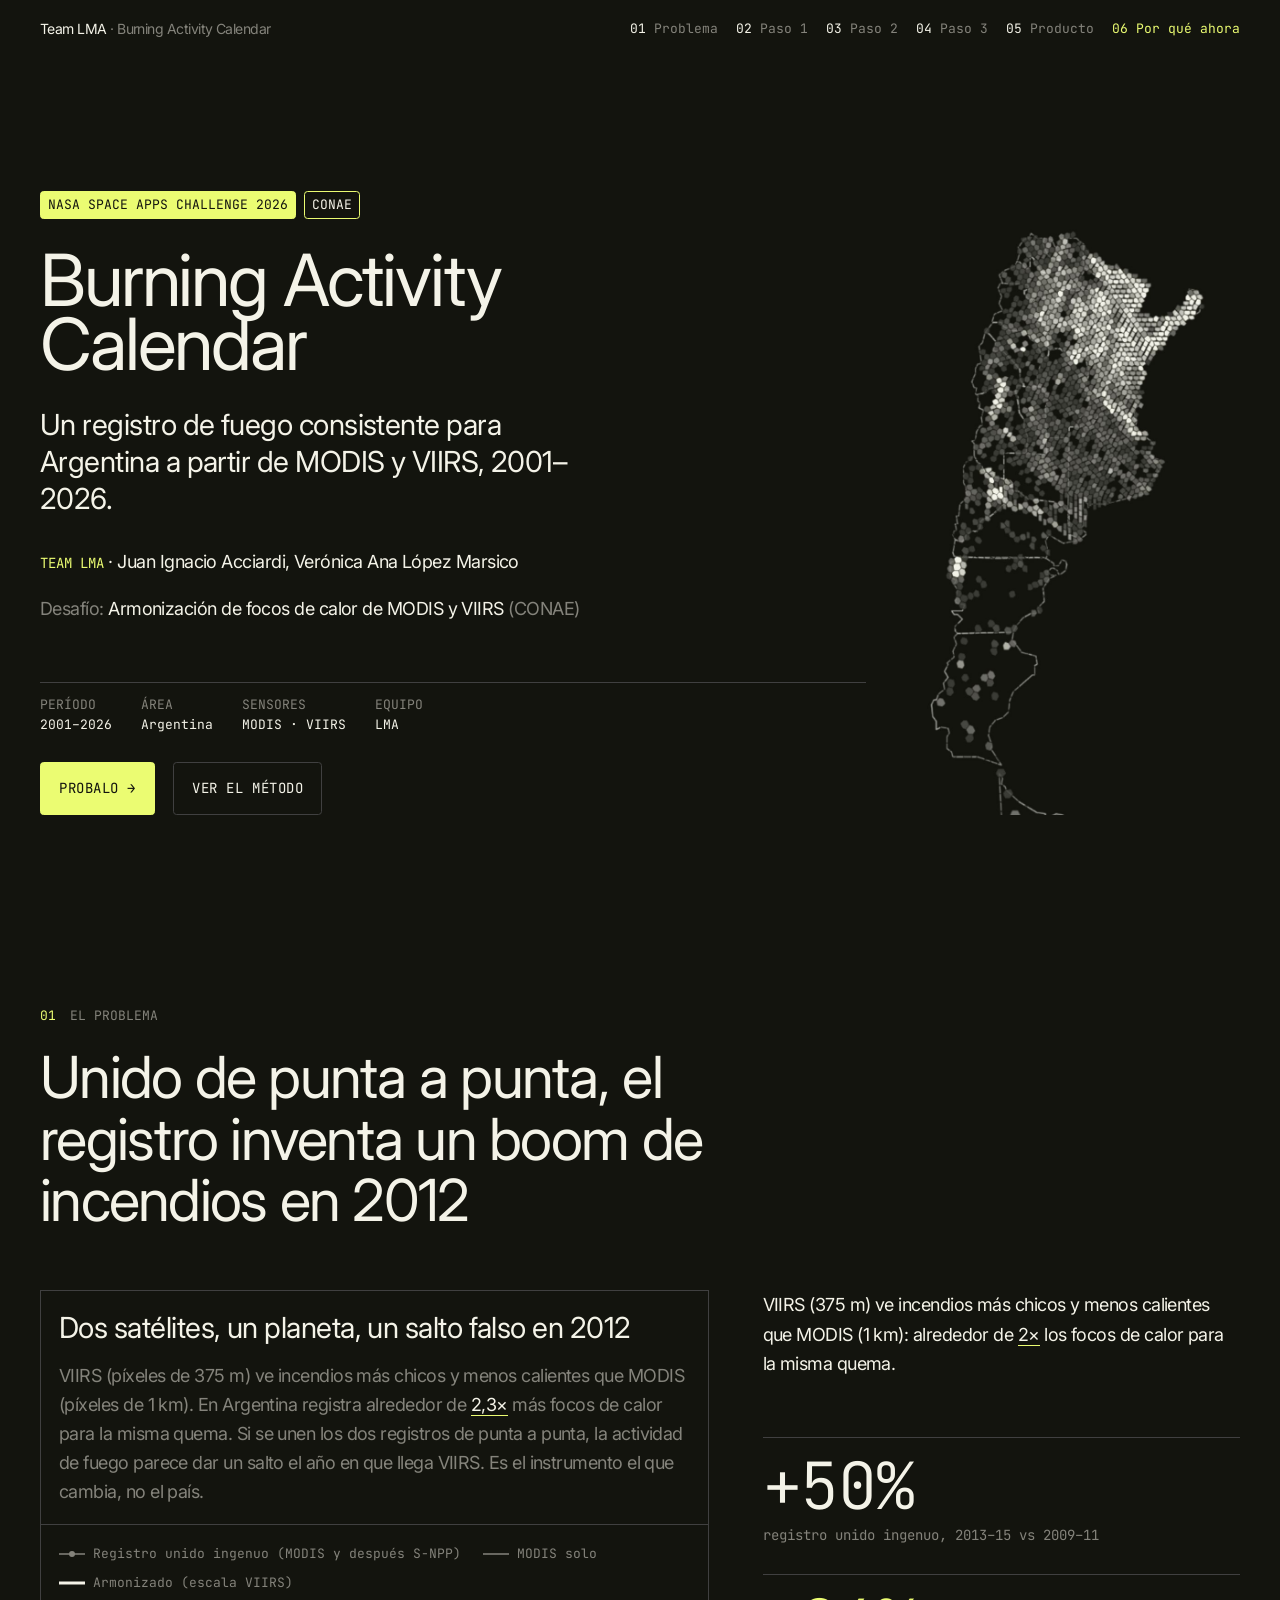
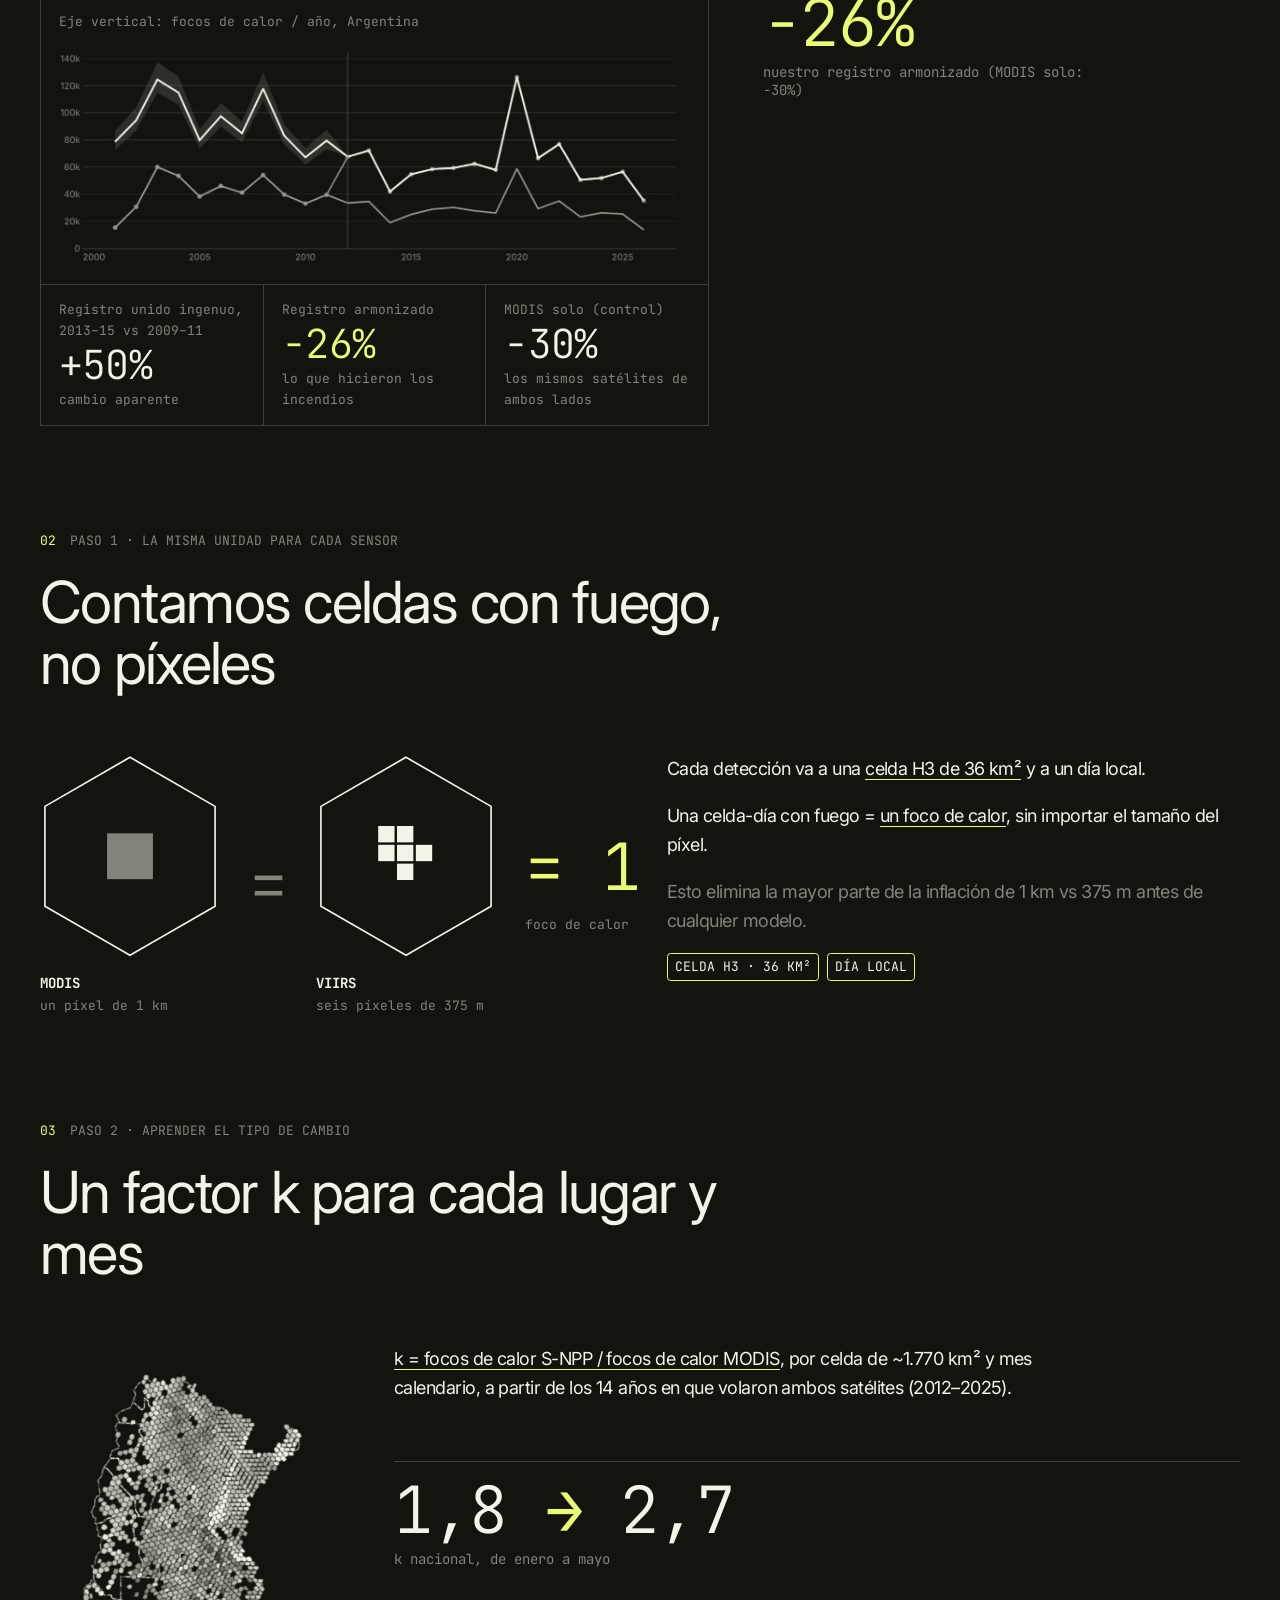
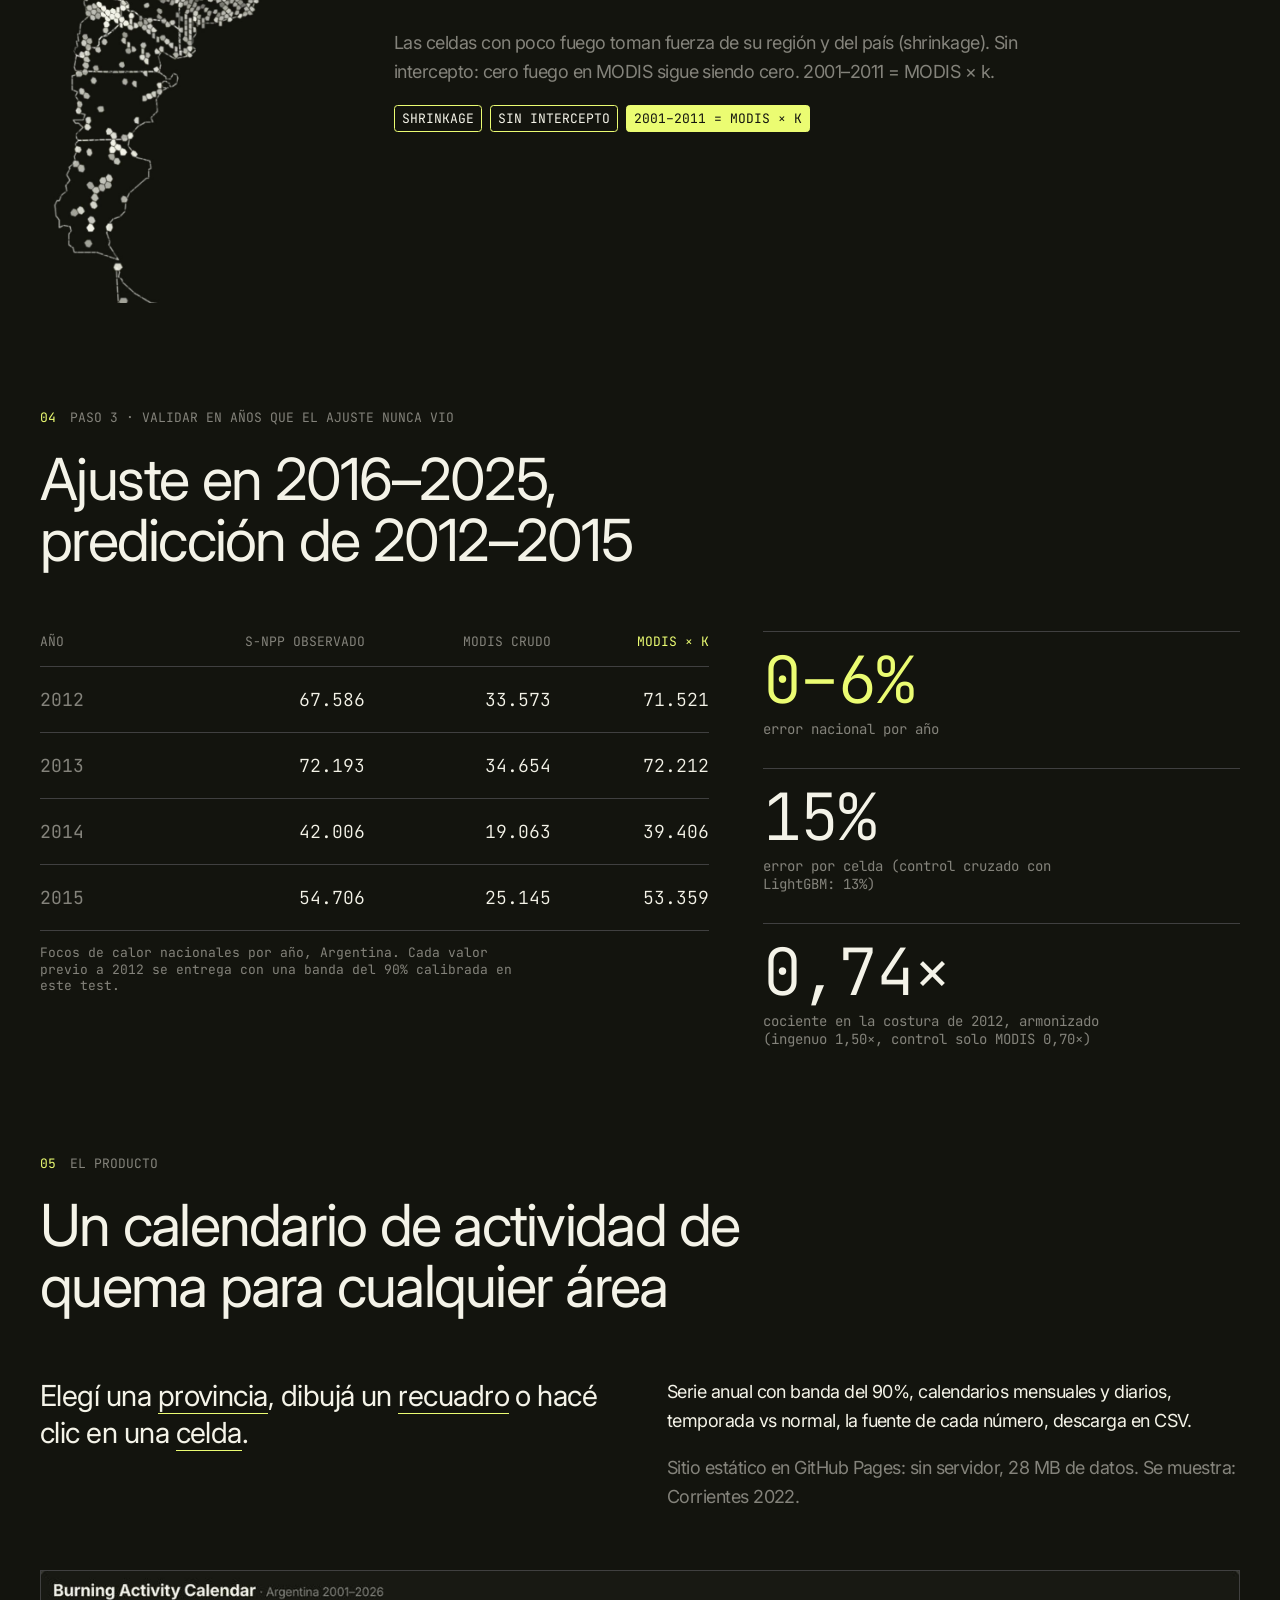
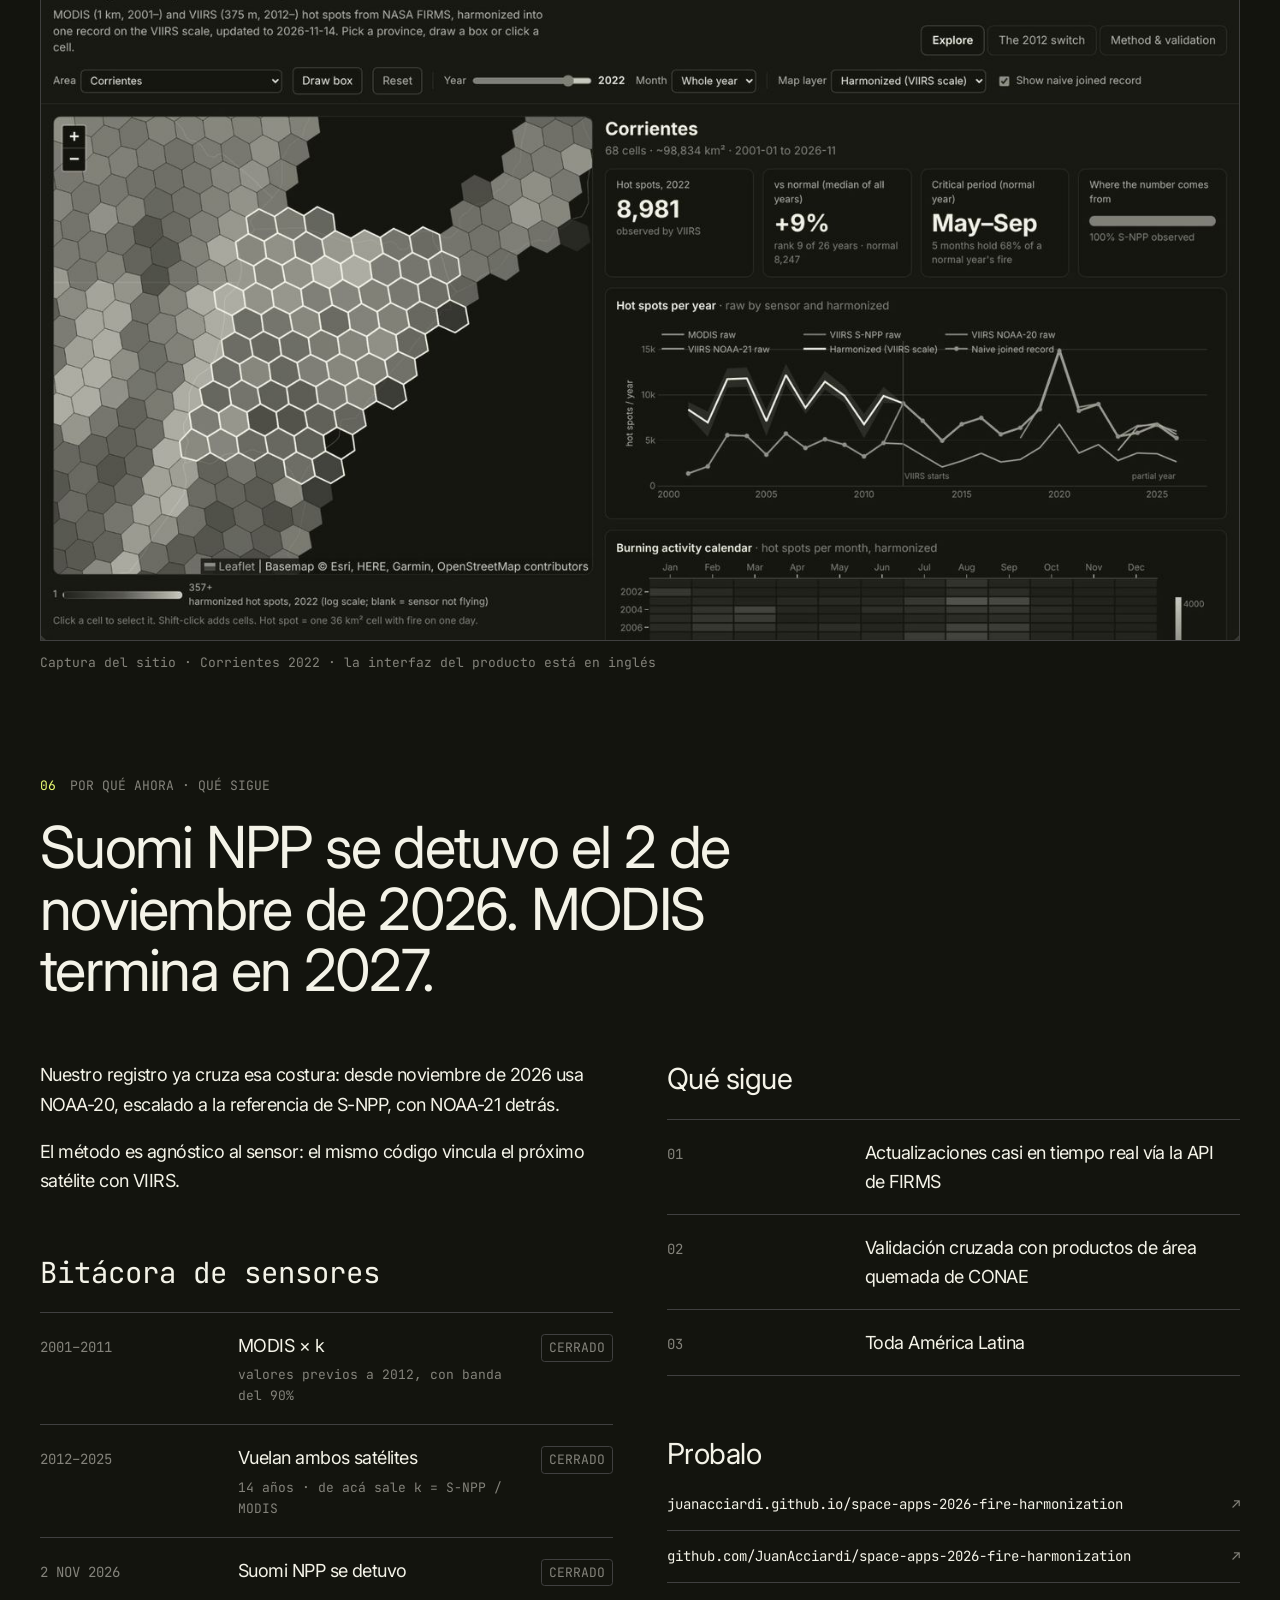
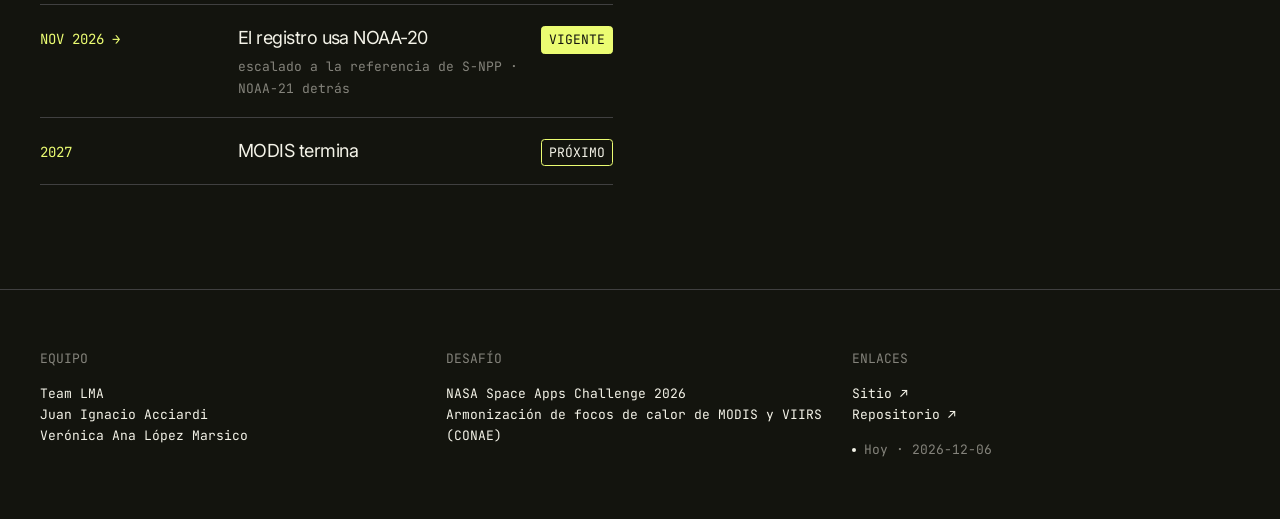
==== docs/presentacion/burning-activity-calendar.html @ a145a067 "Presentación: PDF de la demo y versión HTML en español Co-Authored-By: Claude Opus 5.5 <noreply@anth" ====
<!doctype html>
<html lang="es">
<head>
<meta charset="utf-8">
<meta name="viewport" content="width=device-width, initial-scale=1">
<title>Burning Activity Calendar</title>
<meta name="description" content="Team LMA · NASA Space Apps Challenge 2026 · Un registro de fuego consistente para Argentina a partir de MODIS y VIIRS, 2001–2026.">
<link rel="preconnect" href="https://fonts.googleapis.com">
<link rel="preconnect" href="https://fonts.gstatic.com" crossorigin>
<link href="https://fonts.googleapis.com/css2?family=Inter:wght@400&family=JetBrains+Mono:wght@300;400;700&display=swap" rel="stylesheet">
<style>
:root{
  --canvas:#13140e;
  --bone:#f4f3e8;
  --iron:#404040;
  --ash:#84837b;
  --lime:#ebfc72;
  --olive:#bacd31;

  --sans:'Inter',ui-sans-serif,system-ui,-apple-system,"Segoe UI",Roboto,sans-serif;
  --mono:'JetBrains Mono',ui-monospace,SFMono-Regular,Menlo,Consolas,monospace;

  --t-display:72px; --lh-display:.90; --ls-display:-2.16px;
  --t-heading:58px; --lh-heading:1.06; --ls-heading:-1.74px;
  --t-sub:29px;     --lh-sub:1.28;
  --t-body:18px;    --lh-body:1.62;
  --t-caption:13px;

  --r:3.6px;
  --gap:18px;
  --section:104px;
  --max:1200px;
  --gutter:32px;
}
*{box-sizing:border-box;margin:0;padding:0}
html{scroll-behavior:smooth;scroll-padding-top:72px}
body{
  background:var(--canvas);color:var(--bone);
  font-family:var(--sans);font-weight:400;font-size:var(--t-body);line-height:var(--lh-body);
  letter-spacing:-.03em;
  -webkit-font-smoothing:antialiased;text-rendering:optimizeLegibility;
  overflow-x:hidden;
}
a{color:inherit}
img{display:block;max-width:100%;height:auto}
strong{font-weight:400;color:var(--bone);box-shadow:none;border-bottom:1px solid var(--lime)}
.mono{font-family:var(--mono);letter-spacing:normal}
.wrap{max-width:calc(var(--max) + 2*var(--gutter));margin:0 auto;padding:0 var(--gutter)}
::selection{background:var(--lime);color:var(--canvas)}

/* ---------- Header ---------- */
.top{position:sticky;top:0;z-index:10;background:transparent;border-bottom:1px solid transparent;transition:background .2s,border-color .2s}
.top.scrolled{background:var(--canvas);border-bottom-color:var(--iron)}
.top .wrap{display:flex;justify-content:space-between;align-items:center;gap:var(--gap);height:58px}
.brand{font-size:14px;line-height:1.2;text-decoration:none;white-space:nowrap}
.brand span{color:var(--ash)}
.idx{display:flex;gap:18px;list-style:none;font-family:var(--mono);font-size:13px;letter-spacing:normal}
.idx a{text-decoration:none;color:var(--ash);transition:color .15s}
.idx a b{font-weight:400;color:var(--bone)}
.idx a:hover,.idx a.on{color:var(--lime)}
.idx a.on b,.idx a:hover b{color:var(--lime)}
.dot{display:inline-block;width:4px;height:4px;border-radius:50%;background:var(--bone);margin-right:8px;vertical-align:middle}

/* ---------- Tags / buttons ---------- */
.tag{display:inline-block;font-family:var(--mono);font-size:13px;line-height:1.2;letter-spacing:normal;text-transform:uppercase;
  padding:5px 7px;border-radius:var(--r);border:1px solid var(--lime);color:var(--bone);white-space:nowrap}
.tag.fill{background:var(--lime);color:var(--canvas)}
.tag.dim{border-color:var(--iron);color:var(--ash)}
.btn{display:inline-flex;align-items:center;gap:10px;font-family:var(--mono);font-size:14px;letter-spacing:.04em;text-transform:uppercase;
  text-decoration:none;padding:14px 18px;border-radius:var(--r);border:1px solid var(--iron);color:var(--bone);transition:border-color .15s,color .15s}
.btn:hover{border-color:var(--lime);color:var(--lime)}
.btn.lime{background:var(--lime);border-color:var(--lime);color:var(--canvas)}
.btn.lime:hover{background:linear-gradient(90deg,var(--lime),var(--olive));color:var(--canvas)}

/* ---------- Hero ---------- */
.hero .wrap{display:grid;grid-template-columns:1fr 320px;gap:calc(var(--gap)*3);align-items:end;min-height:calc(100vh - 58px);padding-top:59px;padding-bottom:86px}
.hero .kicker{display:flex;flex-wrap:wrap;gap:8px;margin-bottom:29px}
.hero h1{font-size:var(--t-display);line-height:var(--lh-display);letter-spacing:var(--ls-display);font-weight:400;max-width:12ch}
.hero .lede{font-size:var(--t-sub);line-height:var(--lh-sub);color:var(--bone);max-width:30ch;margin-top:29px}
.coords{display:grid;grid-template-columns:repeat(4,auto);justify-content:start;gap:0;margin-top:59px;border-top:1px solid var(--iron)}
.coords div{padding:14px 29px 0 0;font-family:var(--mono);font-size:13px;line-height:1.25;letter-spacing:normal}
.coords dt{color:var(--ash);text-transform:uppercase;margin-bottom:4px}
.coords dd{color:var(--bone)}
.hero .team{margin-top:29px;font-size:var(--t-body);color:var(--bone)}
.hero .team .mono{font-size:14px;color:var(--lime)}
.hero .challenge{font-size:var(--t-body);color:var(--ash)}
.hero .challenge em{font-style:normal;color:var(--bone)}
.hero .cta{display:flex;flex-wrap:wrap;gap:var(--gap);margin-top:29px}
.hero figure{align-self:stretch;display:flex;flex-direction:column;justify-content:end}
.hero figure img{width:100%}
figcaption,.cap{font-family:var(--mono);font-size:13px;line-height:1.25;letter-spacing:normal;color:var(--ash);margin-top:14px}

/* ---------- Sections ---------- */
.sec{padding-top:var(--section)}
.sec-head{margin-bottom:59px}
.eyebrow{display:flex;gap:14px;align-items:baseline;font-family:var(--mono);font-size:13px;letter-spacing:normal;text-transform:uppercase;color:var(--ash);margin-bottom:21px}
.eyebrow b{font-weight:400;color:var(--lime)}
h2{font-size:var(--t-heading);line-height:var(--lh-heading);letter-spacing:var(--ls-heading);font-weight:400;max-width:20ch}
h3{font-size:var(--t-sub);line-height:var(--lh-sub);font-weight:400}
p{max-width:62ch}
p + p{margin-top:var(--gap)}
.muted{color:var(--ash)}
.rule{border-top:1px solid var(--iron)}
.grid2 > *,.grid-side > *{min-width:0}
.grid2{display:grid;grid-template-columns:1fr 1fr;gap:calc(var(--gap)*3)}
.grid-side{display:grid;grid-template-columns:7fr 5fr;gap:calc(var(--gap)*3);align-items:start}
.grid-side.map-side{grid-template-columns:300px 1fr}

/* Big data callouts */
.stat{border-top:1px solid var(--iron);padding-top:14px}
.stat + .stat{margin-top:29px}
.stat .num{font-family:var(--mono);font-weight:300;font-size:65px;line-height:1.05;letter-spacing:-.02em;color:var(--bone)}
.stat .num.hl{color:var(--lime)}
.stat .lbl{font-family:var(--mono);font-size:14px;line-height:1.28;letter-spacing:normal;color:var(--ash);margin-top:7px;max-width:44ch}

/* Chart panel */
.panel{border:1px solid var(--iron)}
.panel > *{padding:18px}
.panel .ph{border-bottom:1px solid var(--iron)}
.panel h3{font-size:var(--t-sub)}
.panel .ph p{margin-top:14px;color:var(--ash);max-width:none}
.legend{display:flex;flex-wrap:wrap;gap:8px 22px;font-family:var(--mono);font-size:13px;letter-spacing:normal;color:var(--ash);padding-bottom:0}
.legend span{display:inline-flex;align-items:center;gap:8px}
.ylab{font-family:var(--mono);font-size:13px;letter-spacing:normal;color:var(--ash);padding-bottom:0}
.cards{display:grid;grid-template-columns:repeat(3,1fr);border-top:1px solid var(--iron);padding:0!important}
.cards > div{padding:14px 18px}
.cards > div + div{border-left:1px solid var(--iron)}
.cards .k{font-family:var(--mono);font-size:13px;letter-spacing:normal;color:var(--ash)}
.cards .v{font-family:var(--mono);font-weight:300;font-size:40px;line-height:1.2;letter-spacing:-.02em}
.cards .v.hl{color:var(--lime)}
.cards .s{font-family:var(--mono);font-size:13px;letter-spacing:normal;color:var(--ash)}

/* Step 1 diagram */
.equation{display:grid;grid-template-columns:auto auto auto auto;align-items:center;justify-content:start;gap:29px}
.equation .cell{text-align:left}
.equation svg{width:180px;height:auto;display:block}
.equation .who{font-family:var(--mono);font-weight:700;font-size:14px;letter-spacing:normal;margin-top:14px}
.equation .what{font-family:var(--mono);font-size:13px;letter-spacing:normal;color:var(--ash)}
.equation .eq{white-space:nowrap;font-family:var(--mono);font-weight:300;font-size:65px;line-height:1;color:var(--ash)}
.equation .one .eq{color:var(--lime)}

/* Logbook rows (bitácora) */
.log{list-style:none;border-top:1px solid var(--iron)}
.log li{display:grid;grid-template-columns:180px 1fr auto;gap:var(--gap);align-items:baseline;padding:18px 0;border-bottom:1px solid var(--iron);transition:background .15s}
.log .when{font-family:var(--mono);font-size:14px;letter-spacing:normal;color:var(--ash);text-transform:uppercase}
.log .what{font-size:var(--t-body)}
.log .meta{display:block;font-family:var(--mono);font-size:13px;letter-spacing:normal;color:var(--ash);margin-top:4px}
.log li:hover .when{color:var(--lime)}
.log li.now .when,.log li.next .when{color:var(--lime)}

/* Validation table as log */
.vtable{width:100%;border-collapse:collapse;font-family:var(--mono);letter-spacing:normal}
.vtable th{font-size:13px;font-weight:400;text-transform:uppercase;color:var(--ash);text-align:right;padding:0 0 14px 14px;border-bottom:1px solid var(--iron)}
.vtable th:first-child,.vtable td:first-child{text-align:left;padding-left:0}
.vtable td{font-size:18px;font-weight:300;text-align:right;padding:18px 0 18px 14px;border-bottom:1px solid var(--iron);font-variant-numeric:tabular-nums}
.vtable td:first-child{font-weight:400;color:var(--ash)}
.vtable td.k{color:var(--bone)}
.vtable th.k{color:var(--lime)}
.vtable tr:hover td:first-child{color:var(--lime)}

/* Product */
.product-shot{margin-top:59px}
.product-shot img{width:100%;border:1px solid var(--iron)}
.chips{display:flex;flex-wrap:wrap;gap:8px;margin-top:var(--gap)}

/* Why now */
.links{display:flex;flex-direction:column;gap:14px;margin-top:21px}
.links a{font-family:var(--mono);font-size:14px;letter-spacing:normal;text-decoration:none;border-bottom:1px solid var(--iron);padding-bottom:14px;display:flex;justify-content:space-between;gap:14px;word-break:break-all}
.links a:hover{color:var(--lime);border-bottom-color:var(--lime)}
.links a span{color:var(--ash);flex:none}

/* Footer */
footer{margin-top:var(--section);border-top:1px solid var(--iron)}
footer .wrap{display:grid;grid-template-columns:repeat(3,1fr);gap:var(--gap);padding-top:59px;padding-bottom:59px;font-family:var(--mono);font-size:13px;line-height:1.6;letter-spacing:normal}
footer h4{font-weight:400;color:var(--ash);text-transform:uppercase;margin-bottom:14px}
footer a{text-decoration:none;word-break:break-all}
footer a:hover{color:var(--lime)}

/* ---------- Responsive ---------- */
@media (max-width:1100px){
  .idx .lbl{display:none}
}
@media (max-width:900px){
  :root{--t-display:56px;--ls-display:-1.68px;--t-heading:46px;--ls-heading:-1.38px;--section:86px}
  .hero .wrap{grid-template-columns:1fr;min-height:0}
  .hero figure{max-width:300px}
  .grid2,.grid-side,.grid-side.map-side{grid-template-columns:1fr}
  .map-side figure{max-width:260px}
  .equation{grid-template-columns:auto auto;row-gap:18px}
}
@media (max-width:640px){
  :root{--t-display:44px;--ls-display:-1.32px;--t-heading:36px;--ls-heading:-1.08px;--t-sub:24px;--gutter:16px;--section:72px}
  .idx{gap:10px}
  .brand span{display:none}
  .coords{grid-template-columns:1fr 1fr}
  .stat .num{font-size:52px}
  .cards{grid-template-columns:1fr}
  .cards > div + div{border-left:0;border-top:1px solid var(--iron)}
  .log li{grid-template-columns:1fr;gap:6px}
  .equation svg{width:130px}
  .equation .eq{font-size:48px}
  .vtable th{font-size:11px;padding-left:8px}
  .vtable td{font-size:15px;padding-left:8px}
  footer .wrap{grid-template-columns:1fr}
}
</style>
</head>
<body>

<header class="top" id="top">
  <div class="wrap">
    <a class="brand" href="#inicio">Team LMA <span>· Burning Activity Calendar</span></a>
    <nav aria-label="Índice">
      <ul class="idx">
        <li><a href="#problema"><b>01</b><span class="lbl"> Problema</span></a></li>
        <li><a href="#paso1"><b>02</b><span class="lbl"> Paso 1</span></a></li>
        <li><a href="#paso2"><b>03</b><span class="lbl"> Paso 2</span></a></li>
        <li><a href="#paso3"><b>04</b><span class="lbl"> Paso 3</span></a></li>
        <li><a href="#producto"><b>05</b><span class="lbl"> Producto</span></a></li>
        <li><a href="#ahora"><b>06</b><span class="lbl"> Por qué ahora</span></a></li>
      </ul>
    </nav>
  </div>
</header>

<main>

<!-- ============ PORTADA ============ -->
<section class="hero" id="inicio">
  <div class="wrap">
    <div>
      <div class="kicker">
        <span class="tag fill">NASA Space Apps Challenge 2026</span>
        <span class="tag">CONAE</span>
      </div>
      <h1>Burning Activity Calendar</h1>
      <p class="lede">Un registro de fuego consistente para Argentina a partir de MODIS y VIIRS, 2001–2026.</p>
      <p class="team"><span class="mono">TEAM LMA</span> · Juan Ignacio Acciardi, Verónica Ana López Marsico</p>
      <p class="challenge">Desafío: <em>Armonización de focos de calor de MODIS y VIIRS</em> (CONAE)</p>

      <dl class="coords">
        <div><dt>Período</dt><dd>2001–2026</dd></div>
        <div><dt>Área</dt><dd>Argentina</dd></div>
        <div><dt>Sensores</dt><dd>MODIS · VIIRS</dd></div>
        <div><dt>Equipo</dt><dd>LMA</dd></div>
      </dl>

      <div class="cta">
        <a class="btn lime" href="https://juanacciardi.github.io/space-apps-2026-fire-harmonization" target="_blank" rel="noopener">Probalo →</a>
        <a class="btn" href="#problema">Ver el método</a>
      </div>
    </div>
    <figure>
      <img src="[data-uri]" width="700" height="1347" alt="Mapa de Argentina dividido en celdas hexagonales; las celdas más claras tienen más focos de calor, concentrados en el norte y el noreste.">
    </figure>
  </div>
</section>

<!-- ============ EL PROBLEMA ============ -->
<section class="sec" id="problema">
  <div class="wrap">
    <div class="sec-head">
      <div class="eyebrow"><b>01</b> El problema</div>
      <h2>Unido de punta a punta, el registro inventa un boom de incendios en 2012</h2>
    </div>

    <div class="grid-side">
      <div class="panel">
        <div class="ph">
          <h3>Dos satélites, un planeta, un salto falso en 2012</h3>
          <p>VIIRS (píxeles de 375 m) ve incendios más chicos y menos calientes que MODIS (píxeles de 1 km). En Argentina registra alrededor de <strong>2,3×</strong> más focos de calor para la misma quema. Si se unen los dos registros de punta a punta, la actividad de fuego parece dar un salto el año en que llega VIIRS. Es el instrumento el que cambia, no el país.</p>
        </div>
        <div class="legend">
          <span><svg width="26" height="8" aria-hidden="true"><line x1="0" y1="4" x2="26" y2="4" stroke="#84837b" stroke-width="1.5"/><circle cx="13" cy="4" r="3" fill="#84837b"/></svg>Registro unido ingenuo (MODIS y después S-NPP)</span>
          <span><svg width="26" height="8" aria-hidden="true"><line x1="0" y1="4" x2="26" y2="4" stroke="#84837b" stroke-width="1.5"/></svg>MODIS solo</span>
          <span><svg width="26" height="8" aria-hidden="true"><line x1="0" y1="4" x2="26" y2="4" stroke="#f4f3e8" stroke-width="3"/></svg>Armonizado (escala VIIRS)</span>
        </div>
        <div class="ylab">Eje vertical: focos de calor / año, Argentina</div>
        <div><img src="[data-uri]" width="1352" height="463" alt="Gráfico de focos de calor por año en Argentina, 2001 a 2026. El registro unido ingenuo da un salto en 2012; el registro armonizado no."></div>
        <div class="cards">
          <div><div class="k">Registro unido ingenuo, 2013–15 vs 2009–11</div><div class="v">+50%</div><div class="s">cambio aparente</div></div>
          <div><div class="k">Registro armonizado</div><div class="v hl">−26%</div><div class="s">lo que hicieron los incendios</div></div>
          <div><div class="k">MODIS solo (control)</div><div class="v">−30%</div><div class="s">los mismos satélites de ambos lados</div></div>
        </div>
      </div>

      <div>
        <p>VIIRS (375 m) ve incendios más chicos y menos calientes que MODIS (1 km): alrededor de <strong>2×</strong> los focos de calor para la misma quema.</p>
        <div style="margin-top:59px">
          <div class="stat"><div class="num">+50%</div><div class="lbl">registro unido ingenuo, 2013–15 vs 2009–11</div></div>
          <div class="stat"><div class="num hl">−26%</div><div class="lbl">nuestro registro armonizado (MODIS solo: −30%)</div></div>
        </div>
      </div>
    </div>
  </div>
</section>

<!-- ============ PASO 1 ============ -->
<section class="sec" id="paso1">
  <div class="wrap">
    <div class="sec-head">
      <div class="eyebrow"><b>02</b> Paso 1 · La misma unidad para cada sensor</div>
      <h2>Contamos celdas con fuego, no píxeles</h2>
    </div>
    <div class="grid2">
      <div class="equation" role="img" aria-label="Un píxel MODIS de 1 km en una celda hexagonal es igual a seis píxeles VIIRS de 375 m en la misma celda: ambos cuentan como un foco de calor.">
        <div class="cell">
          <svg viewBox="0 0 220 250" aria-hidden="true"><polygon points="110,4 214,64 214,186 110,246 6,186 6,64" fill="none" stroke="#f4f3e8" stroke-width="2"/><rect x="82" y="97" width="56" height="56" fill="#84837b"/></svg>
          <div class="who">MODIS</div><div class="what">un píxel de 1 km</div>
        </div>
        <div class="eq">=</div>
        <div class="cell">
          <svg viewBox="0 0 220 250" aria-hidden="true"><polygon points="110,4 214,64 214,186 110,246 6,186 6,64" fill="none" stroke="#f4f3e8" stroke-width="2"/>
            <g fill="#f4f3e8"><rect x="76" y="88" width="20" height="20"/><rect x="99" y="88" width="20" height="20"/><rect x="76" y="111" width="20" height="20"/><rect x="99" y="111" width="20" height="20"/><rect x="122" y="111" width="20" height="20"/><rect x="99" y="134" width="20" height="20"/></g></svg>
          <div class="who">VIIRS</div><div class="what">seis píxeles de 375 m</div>
        </div>
        <div class="cell one"><div class="eq">= 1</div><div class="what" style="margin-top:14px">foco de calor</div></div>
      </div>
      <div>
        <p>Cada detección va a una <strong>celda H3 de 36 km²</strong> y a un día local.</p>
        <p>Una celda-día con fuego = <strong>un foco de calor</strong>, sin importar el tamaño del píxel.</p>
        <p class="muted">Esto elimina la mayor parte de la inflación de 1 km vs 375 m antes de cualquier modelo.</p>
        <div class="chips"><span class="tag">Celda H3 · 36 km²</span><span class="tag">Día local</span></div>
      </div>
    </div>
  </div>
</section>

<!-- ============ PASO 2 ============ -->
<section class="sec" id="paso2">
  <div class="wrap">
    <div class="sec-head">
      <div class="eyebrow"><b>03</b> Paso 2 · Aprender el tipo de cambio</div>
      <h2>Un factor k para cada lugar y mes</h2>
    </div>
    <div class="grid-side map-side">
      <figure>
        <img src="[data-uri]" width="700" height="1289" alt="Mapa de Argentina en celdas hexagonales con el factor k de cada celda.">
      </figure>
      <div>
        <p><strong>k = focos de calor S-NPP / focos de calor MODIS</strong>, por celda de ~1.770 km² y mes calendario, a partir de los 14 años en que volaron ambos satélites (2012–2025).</p>
        <div class="stat" style="margin-top:59px"><div class="num">1,8 <span style="color:var(--lime)">→</span> 2,7</div><div class="lbl">k nacional, de enero a mayo</div></div>
        <p class="muted" style="margin-top:59px">Las celdas con poco fuego toman fuerza de su región y del país (shrinkage). Sin intercepto: cero fuego en MODIS sigue siendo cero. 2001–2011 = MODIS × k.</p>
        <div class="chips"><span class="tag">Shrinkage</span><span class="tag">Sin intercepto</span><span class="tag fill">2001–2011 = MODIS × k</span></div>
      </div>
    </div>
  </div>
</section>

<!-- ============ PASO 3 ============ -->
<section class="sec" id="paso3">
  <div class="wrap">
    <div class="sec-head">
      <div class="eyebrow"><b>04</b> Paso 3 · Validar en años que el ajuste nunca vio</div>
      <h2>Ajuste en 2016–2025, predicción de 2012–2015</h2>
    </div>
    <div class="grid-side">
      <div>
        <table class="vtable">
          <thead><tr><th>Año</th><th>S-NPP observado</th><th>MODIS crudo</th><th class="k">MODIS × k</th></tr></thead>
          <tbody>
            <tr><td>2012</td><td>67.586</td><td>33.573</td><td class="k">71.521</td></tr>
            <tr><td>2013</td><td>72.193</td><td>34.654</td><td class="k">72.212</td></tr>
            <tr><td>2014</td><td>42.006</td><td>19.063</td><td class="k">39.406</td></tr>
            <tr><td>2015</td><td>54.706</td><td>25.145</td><td class="k">53.359</td></tr>
          </tbody>
        </table>
        <p class="cap">Focos de calor nacionales por año, Argentina. Cada valor previo a 2012 se entrega con una banda del 90% calibrada en este test.</p>
      </div>
      <div>
        <div class="stat"><div class="num hl">0–6%</div><div class="lbl">error nacional por año</div></div>
        <div class="stat"><div class="num">15%</div><div class="lbl">error por celda (control cruzado con LightGBM: 13%)</div></div>
        <div class="stat"><div class="num">0,74×</div><div class="lbl">cociente en la costura de 2012, armonizado (ingenuo 1,50×, control solo MODIS 0,70×)</div></div>
      </div>
    </div>
  </div>
</section>

<!-- ============ PRODUCTO ============ -->
<section class="sec" id="producto">
  <div class="wrap">
    <div class="sec-head">
      <div class="eyebrow"><b>05</b> El producto</div>
      <h2>Un calendario de actividad de quema para cualquier área</h2>
    </div>
    <div class="grid2">
      <p style="font-size:var(--t-sub);line-height:var(--lh-sub);max-width:none">Elegí una <strong>provincia</strong>, dibujá un <strong>recuadro</strong> o hacé clic en una <strong>celda</strong>.</p>
      <div>
        <p>Serie anual con banda del 90%, calendarios mensuales y diarios, temporada vs normal, la fuente de cada número, descarga en CSV.</p>
        <p class="muted">Sitio estático en GitHub Pages: sin servidor, 28 MB de datos. Se muestra: Corrientes 2022.</p>
      </div>
    </div>
    <figure class="product-shot">
      <img src="[data-uri]" width="1400" height="781" alt="Captura del sitio Burning Activity Calendar con Corrientes seleccionada en 2022: mapa de celdas, 8.981 focos de calor, +9% respecto de lo normal, período crítico mayo–septiembre, serie anual y calendario mensual.">
      <figcaption>Captura del sitio · Corrientes 2022 · la interfaz del producto está en inglés</figcaption>
    </figure>
  </div>
</section>

<!-- ============ POR QUÉ AHORA ============ -->
<section class="sec" id="ahora">
  <div class="wrap">
    <div class="sec-head">
      <div class="eyebrow"><b>06</b> Por qué ahora · qué sigue</div>
      <h2>Suomi NPP se detuvo el 2 de noviembre de 2026. MODIS termina en 2027.</h2>
    </div>

    <div class="grid2">
      <div>
        <p>Nuestro registro ya cruza esa costura: desde noviembre de 2026 usa NOAA-20, escalado a la referencia de S-NPP, con NOAA-21 detrás.</p>
        <p>El método es agnóstico al sensor: el mismo código vincula el próximo satélite con VIIRS.</p>

        <h3 style="margin-top:59px" class="mono">Bitácora de sensores</h3>
        <ul class="log" id="bitacora" style="margin-top:21px">
          <li data-from="2001-01-01" data-to="2011-12-31"><span class="when">2001–2011</span><span class="what">MODIS × k<span class="meta">valores previos a 2012, con banda del 90%</span></span><span class="state"></span></li>
          <li data-from="2012-01-01" data-to="2025-12-31"><span class="when">2012–2025</span><span class="what">Vuelan ambos satélites<span class="meta">14 años · de acá sale k = S-NPP / MODIS</span></span><span class="state"></span></li>
          <li data-from="2026-11-02" data-to="2026-11-02"><span class="when">2 nov 2026</span><span class="what">Suomi NPP se detuvo</span><span class="state"></span></li>
          <li data-from="2026-11-01" data-to=""><span class="when">Nov 2026 →</span><span class="what">El registro usa NOAA-20<span class="meta">escalado a la referencia de S-NPP · NOAA-21 detrás</span></span><span class="state"></span></li>
          <li data-from="2027-01-01" data-to="2027-12-31"><span class="when">2027</span><span class="what">MODIS termina</span><span class="state"></span></li>
        </ul>
      </div>

      <div>
        <h3>Qué sigue</h3>
        <ul class="log" style="margin-top:21px">
          <li><span class="when">01</span><span class="what">Actualizaciones casi en tiempo real vía la API de FIRMS</span><span></span></li>
          <li><span class="when">02</span><span class="what">Validación cruzada con productos de área quemada de CONAE</span><span></span></li>
          <li><span class="when">03</span><span class="what">Toda América Latina</span><span></span></li>
        </ul>

        <h3 style="margin-top:59px">Probalo</h3>
        <div class="links">
          <a href="https://juanacciardi.github.io/space-apps-2026-fire-harmonization" target="_blank" rel="noopener">juanacciardi.github.io/space-apps-2026-fire-harmonization<span>↗</span></a>
          <a href="https://github.com/JuanAcciardi/space-apps-2026-fire-harmonization" target="_blank" rel="noopener">github.com/JuanAcciardi/space-apps-2026-fire-harmonization<span>↗</span></a>
        </div>
      </div>
    </div>
  </div>
</section>

</main>

<footer>
  <div class="wrap">
    <div>
      <h4>Equipo</h4>
      <div>Team LMA</div>
      <div>Juan Ignacio Acciardi</div>
      <div>Verónica Ana López Marsico</div>
    </div>
    <div>
      <h4>Desafío</h4>
      <div>NASA Space Apps Challenge 2026</div>
      <div>Armonización de focos de calor de MODIS y VIIRS (CONAE)</div>
    </div>
    <div>
      <h4>Enlaces</h4>
      <div><a href="https://juanacciardi.github.io/space-apps-2026-fire-harmonization" target="_blank" rel="noopener">Sitio ↗</a></div>
      <div><a href="https://github.com/JuanAcciardi/space-apps-2026-fire-harmonization" target="_blank" rel="noopener">Repositorio ↗</a></div>
      <div style="color:var(--ash);margin-top:14px"><span class="dot"></span><span id="hoy"></span></div>
    </div>
  </div>
</footer>

<script>
(function(){
  // Header: transparente arriba, canvas + borde al scrollear
  var top=document.getElementById('top');
  function onScroll(){top.classList.toggle('scrolled',window.scrollY>8)}
  window.addEventListener('scroll',onScroll,{passive:true});onScroll();

  // Índice: resalta en lima la sección visible
  var links=[].slice.call(document.querySelectorAll('.idx a'));
  if('IntersectionObserver' in window){
    var io=new IntersectionObserver(function(entries){
      entries.forEach(function(e){
        if(e.isIntersecting){
          links.forEach(function(a){a.classList.toggle('on',a.getAttribute('href')==='#'+e.target.id)});
        }
      });
    },{rootMargin:'-40% 0px -55% 0px'});
    links.forEach(function(a){var s=document.querySelector(a.getAttribute('href'));if(s)io.observe(s)});
  }

  // Bitácora: marca según la fecha de hoy qué está vigente y cuál es el próximo hito
  var hoy=new Date(); hoy.setHours(0,0,0,0);
  var d=function(s){var p=s.split('-');return new Date(+p[0],+p[1]-1,+p[2])};
  var items=[].slice.call(document.querySelectorAll('#bitacora li'));
  var proximo=null;
  items.forEach(function(li){
    var from=d(li.dataset.from), to=li.dataset.to?d(li.dataset.to):null, st=li.querySelector('.state');
    if(from>hoy){ if(!proximo||from<d(proximo.dataset.from)) proximo=li; st.innerHTML='<span class="tag dim">Pendiente</span>'; }
    else if(!to||to>=hoy){ li.classList.add('now'); st.innerHTML='<span class="tag fill">Vigente</span>'; }
    else { st.innerHTML='<span class="tag dim">Cerrado</span>'; }
  });
  if(proximo){ proximo.classList.add('next'); proximo.querySelector('.state').innerHTML='<span class="tag">Próximo</span>'; }
  var p2=function(n){return (n<10?'0':'')+n}; var f=hoy.getFullYear()+'-'+p2(hoy.getMonth()+1)+'-'+p2(hoy.getDate());
  document.getElementById('hoy').textContent='Hoy · '+f;
})();
</script>
</body>
</html>
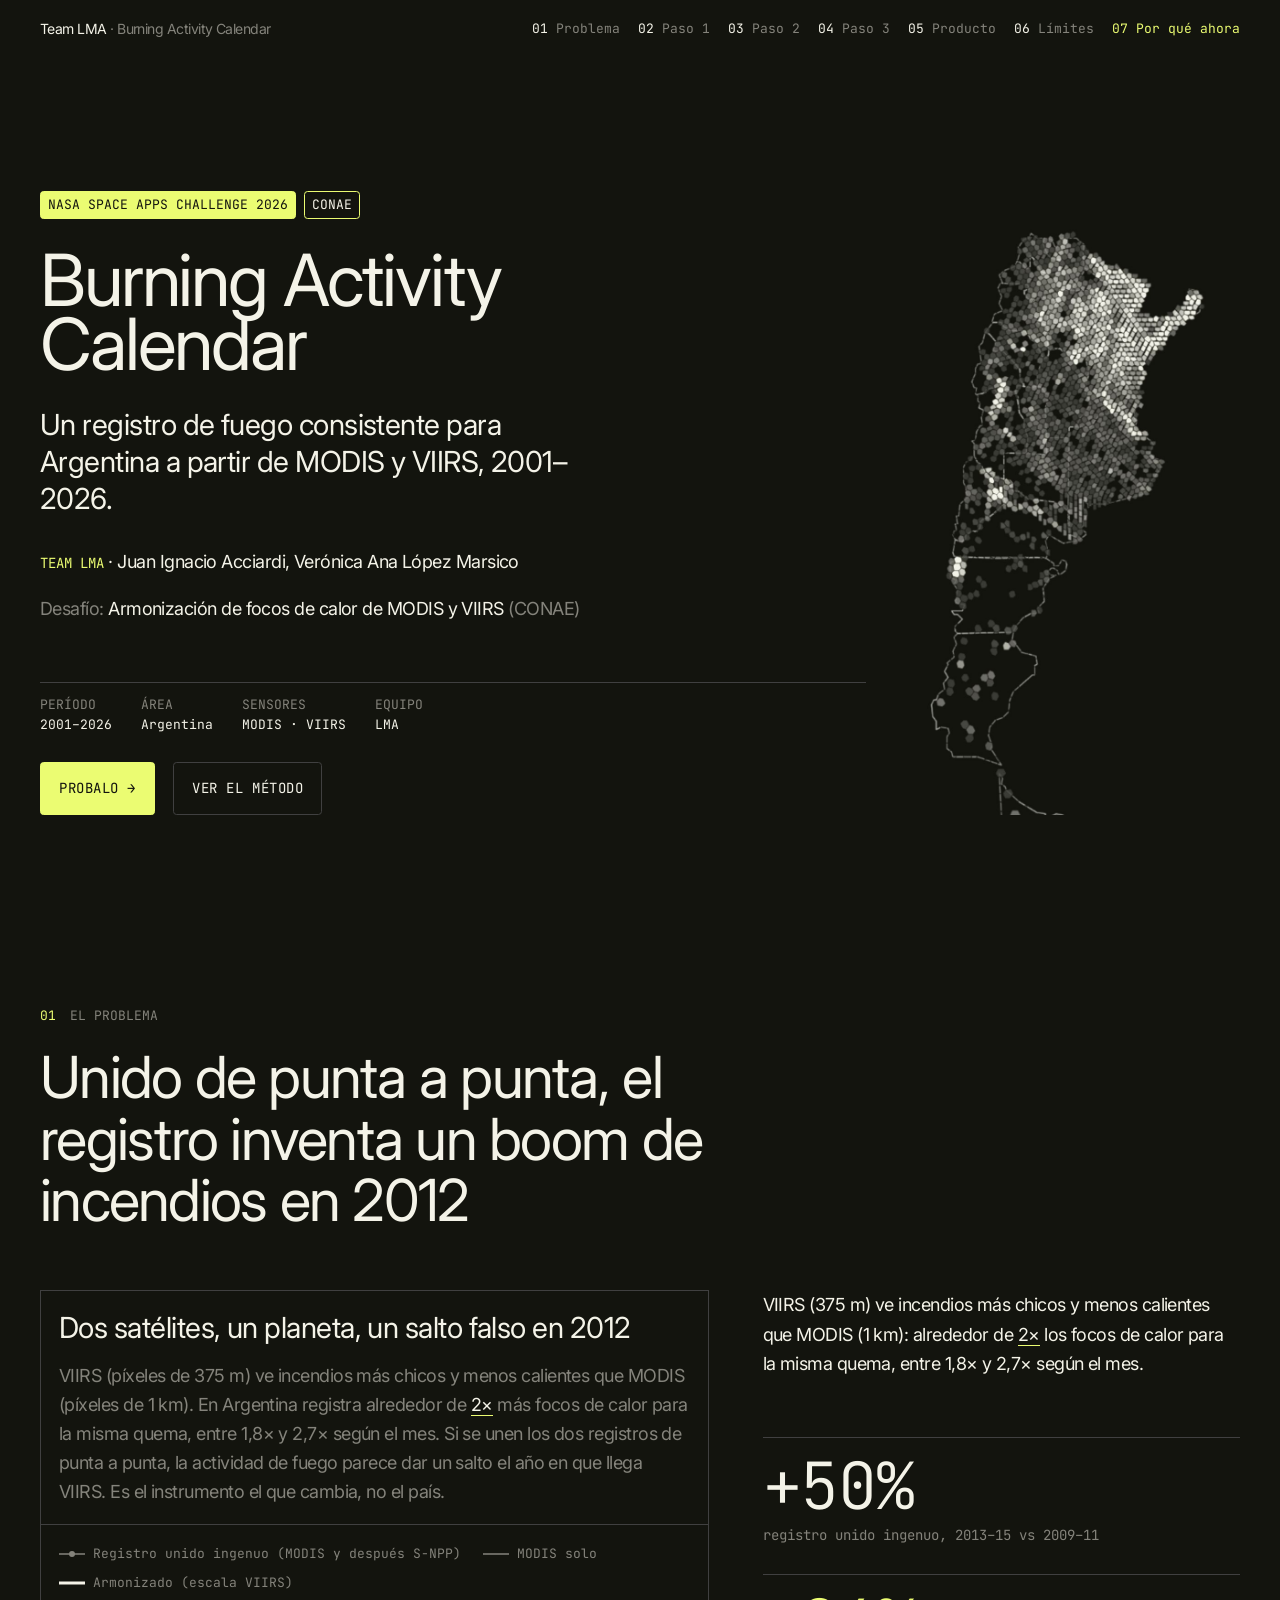
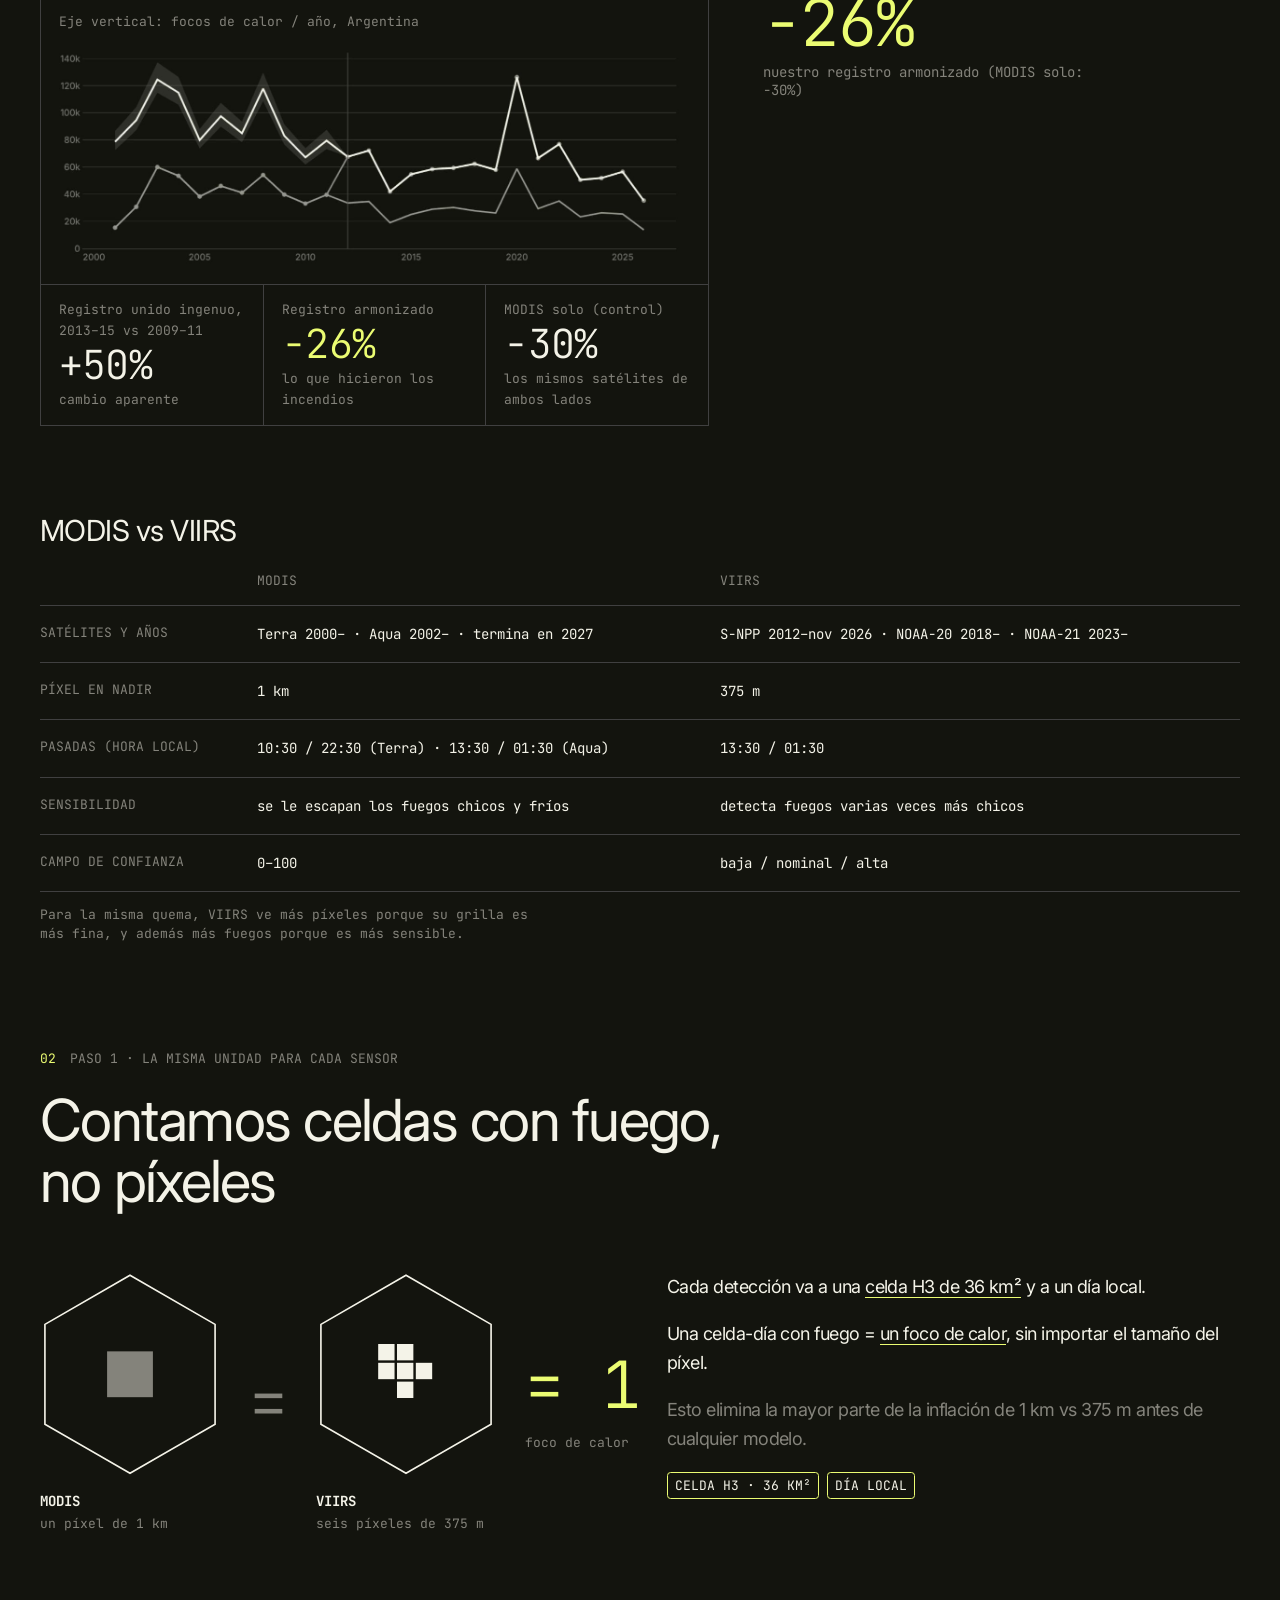
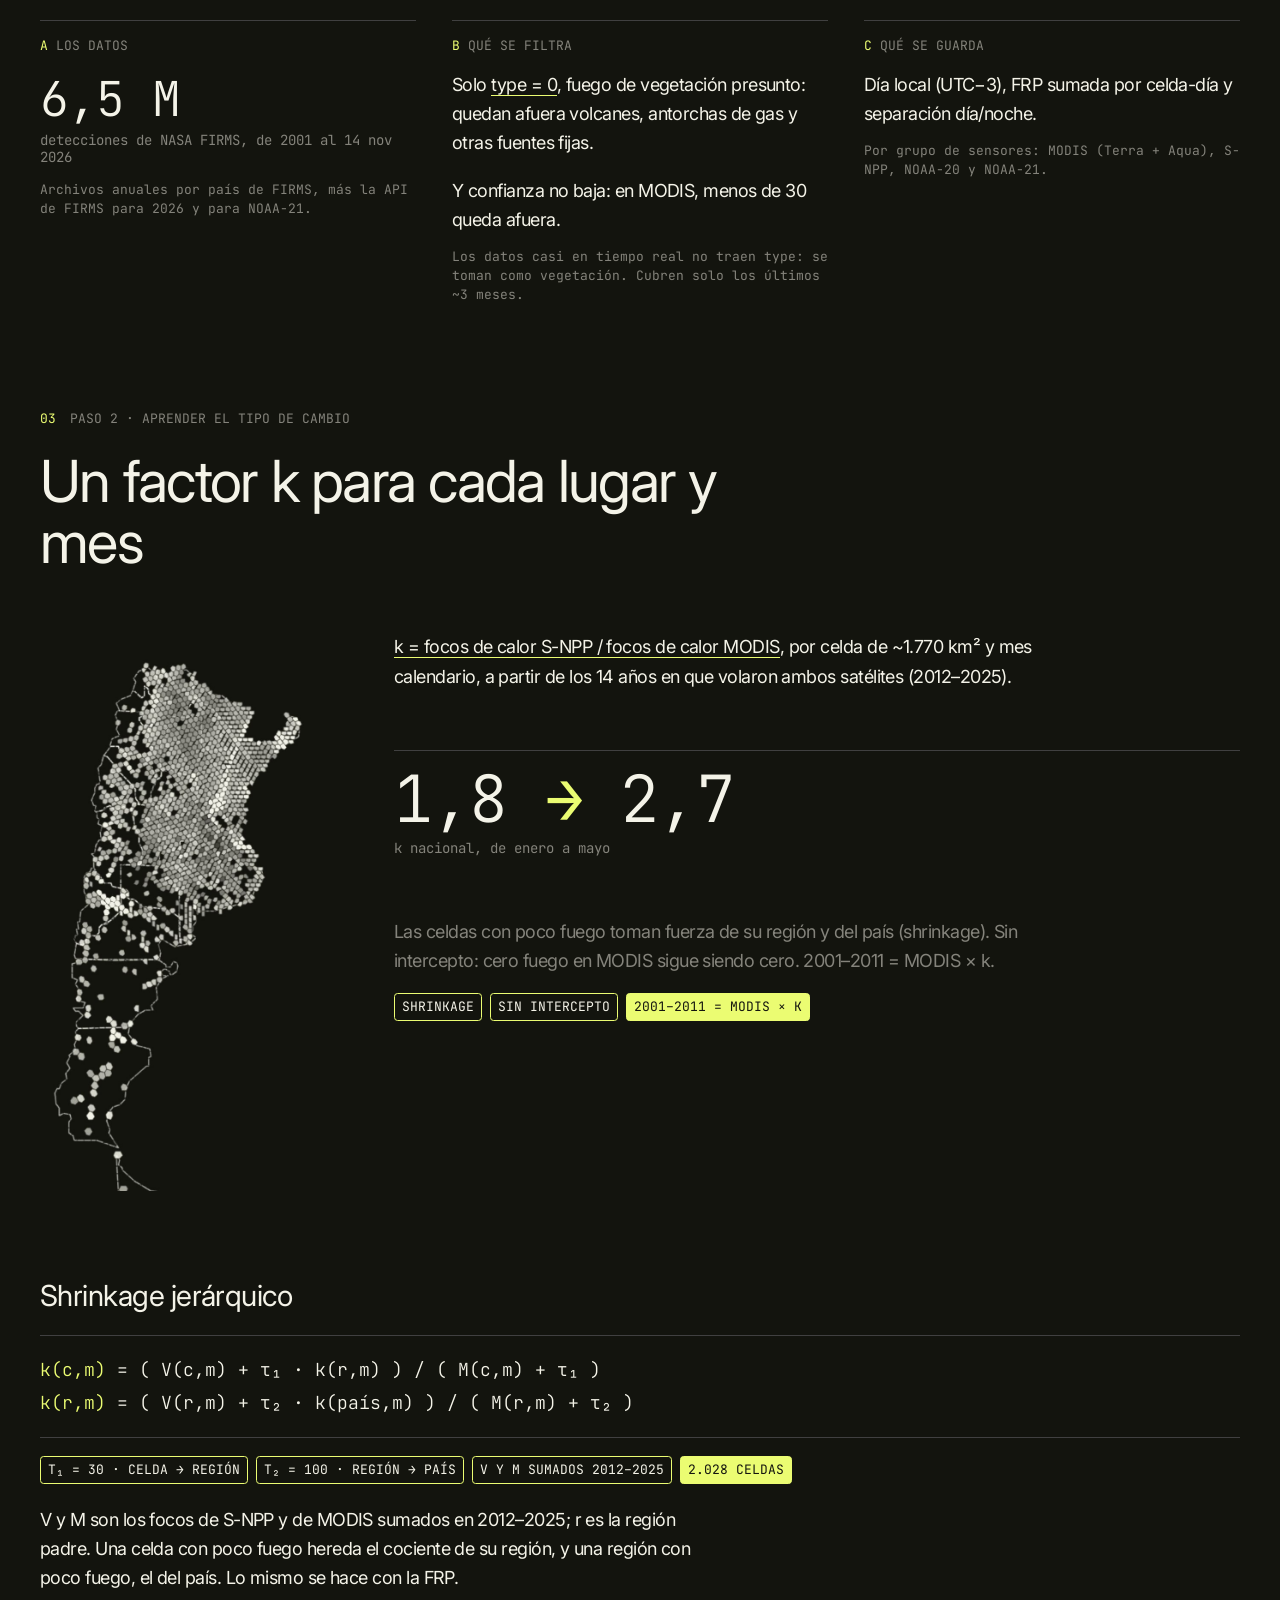
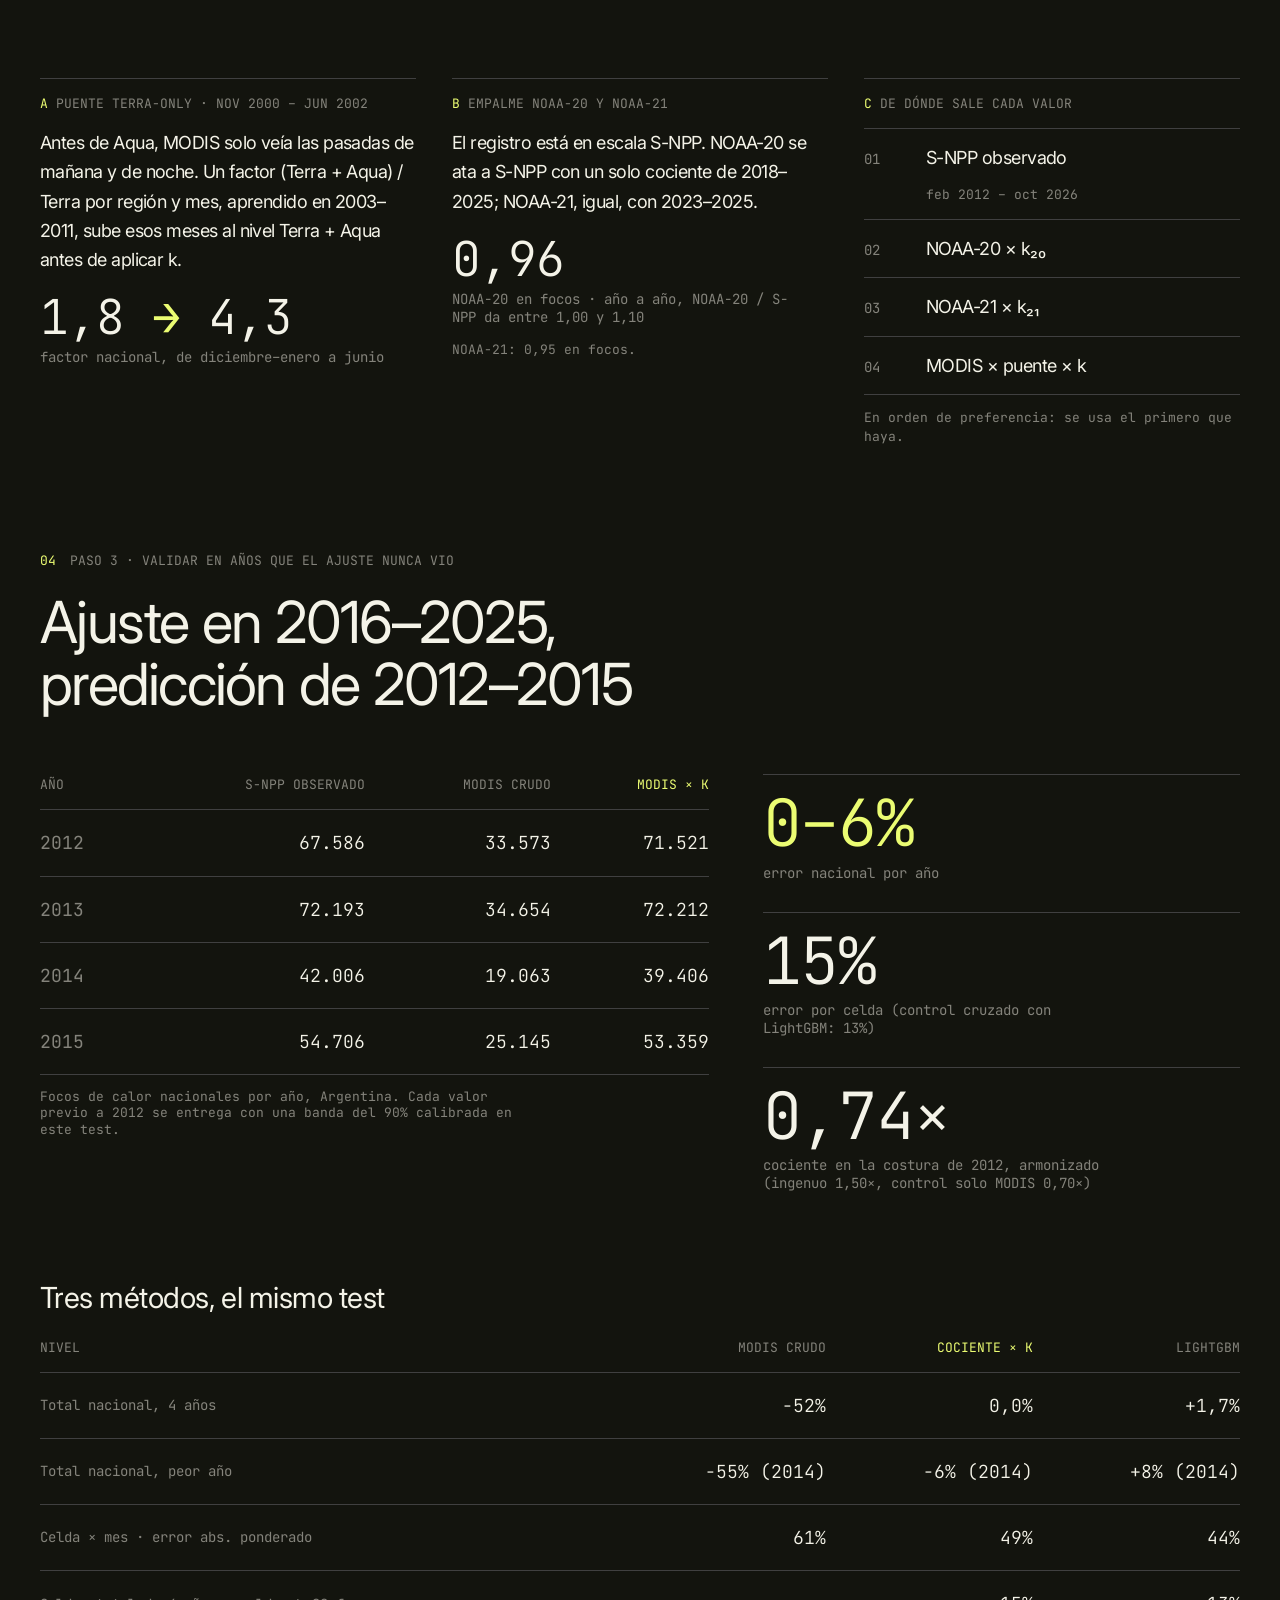
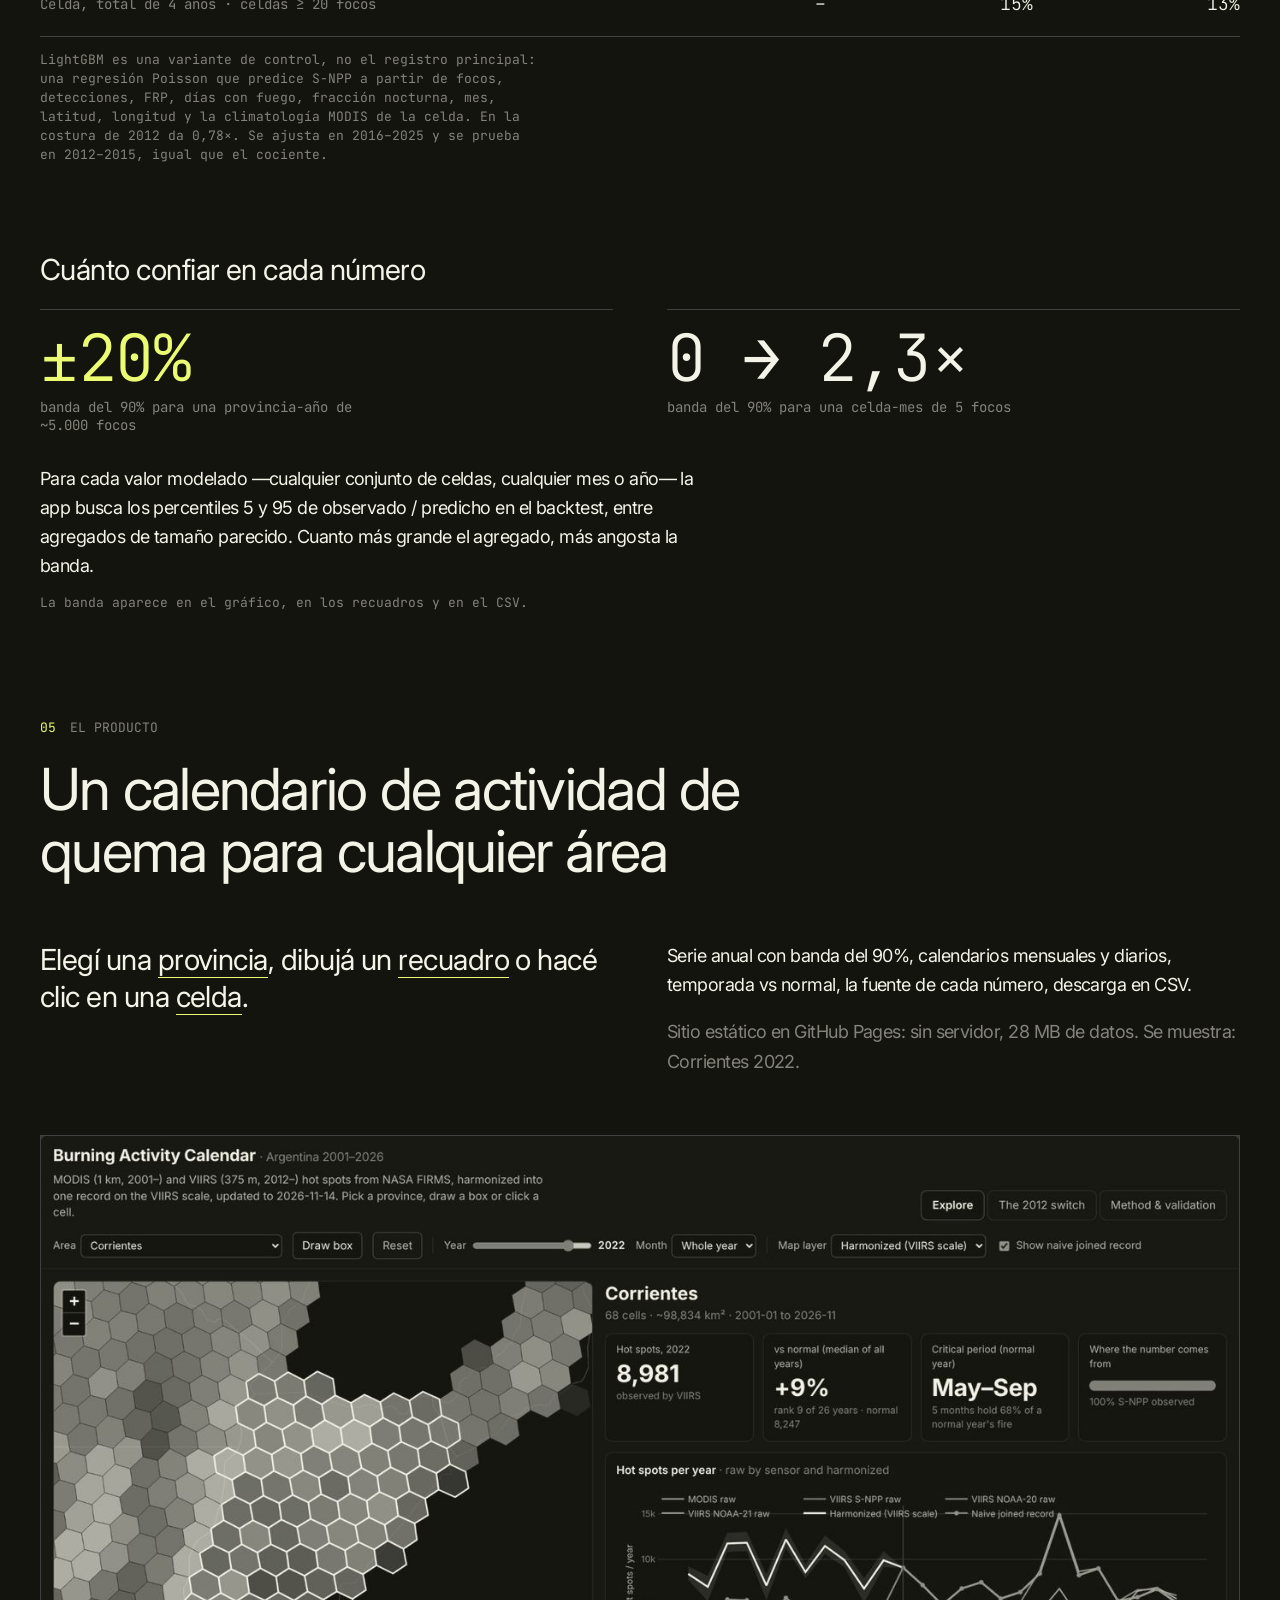
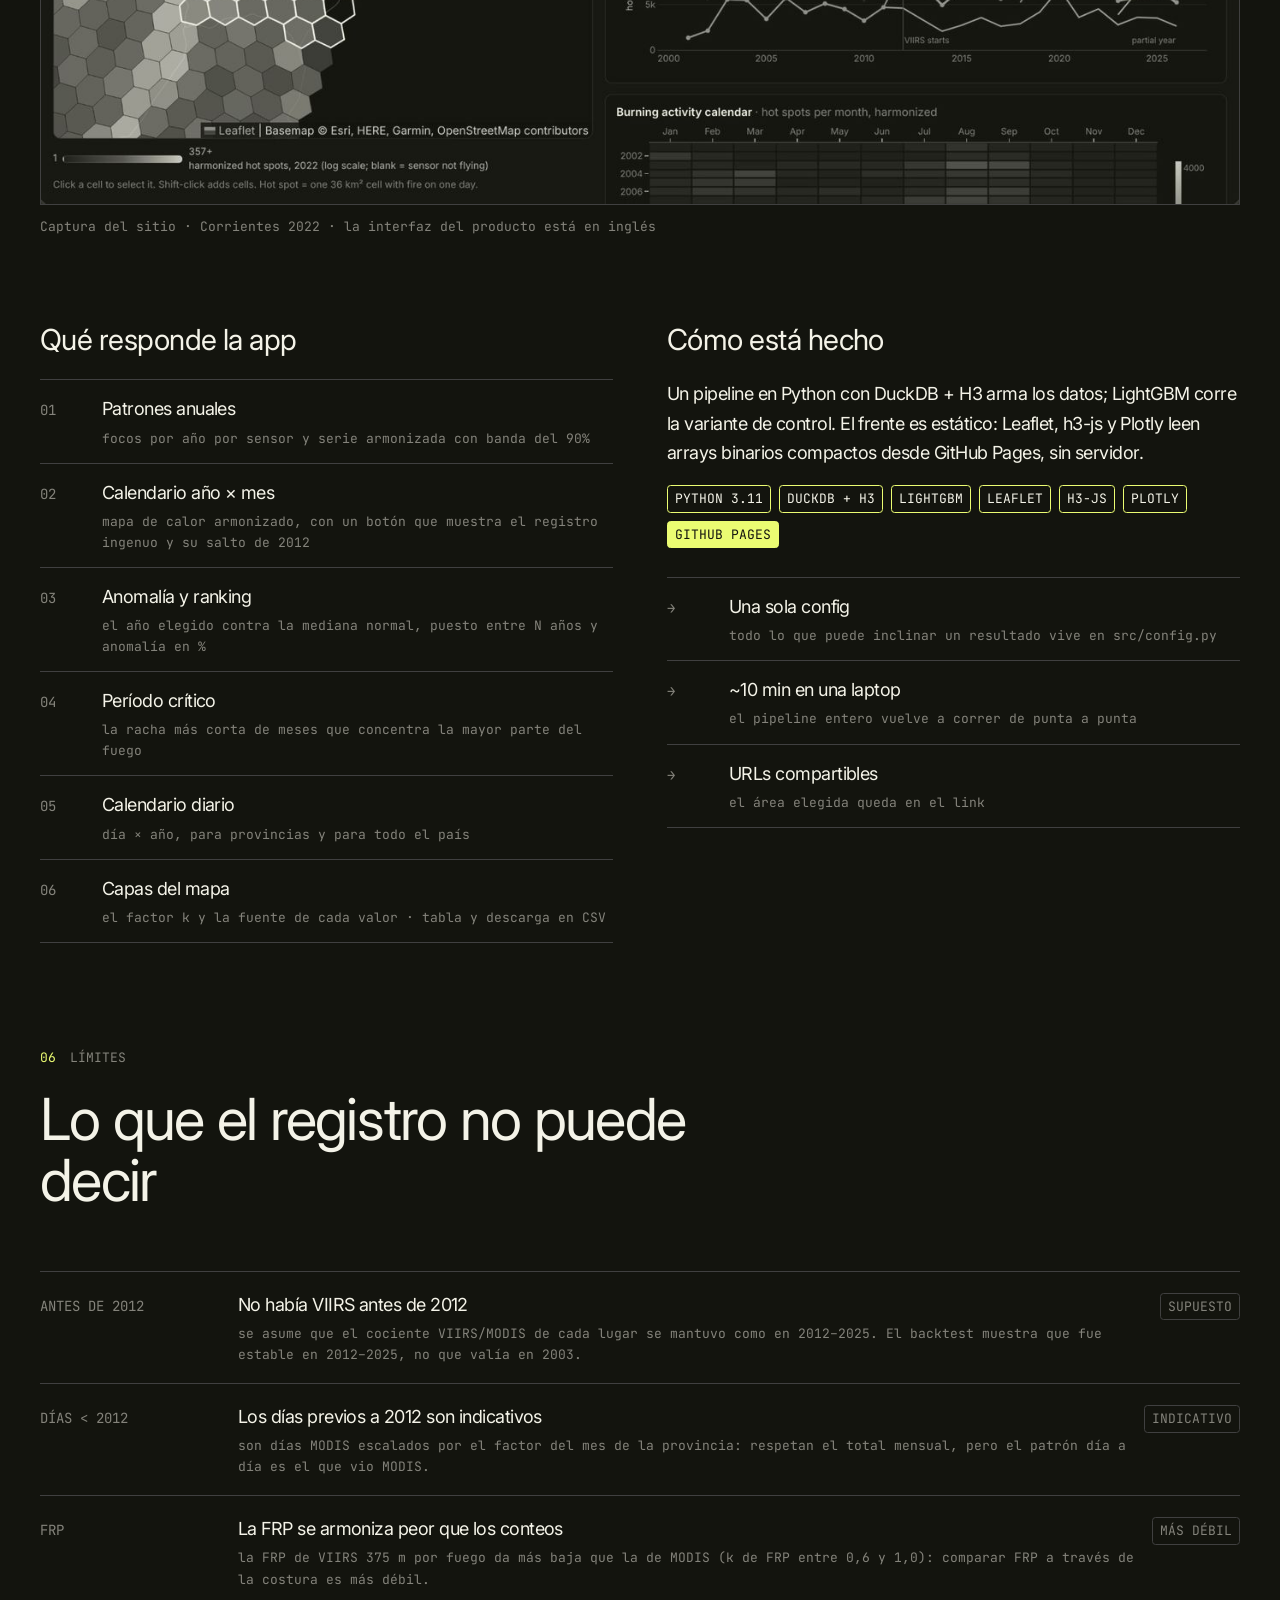
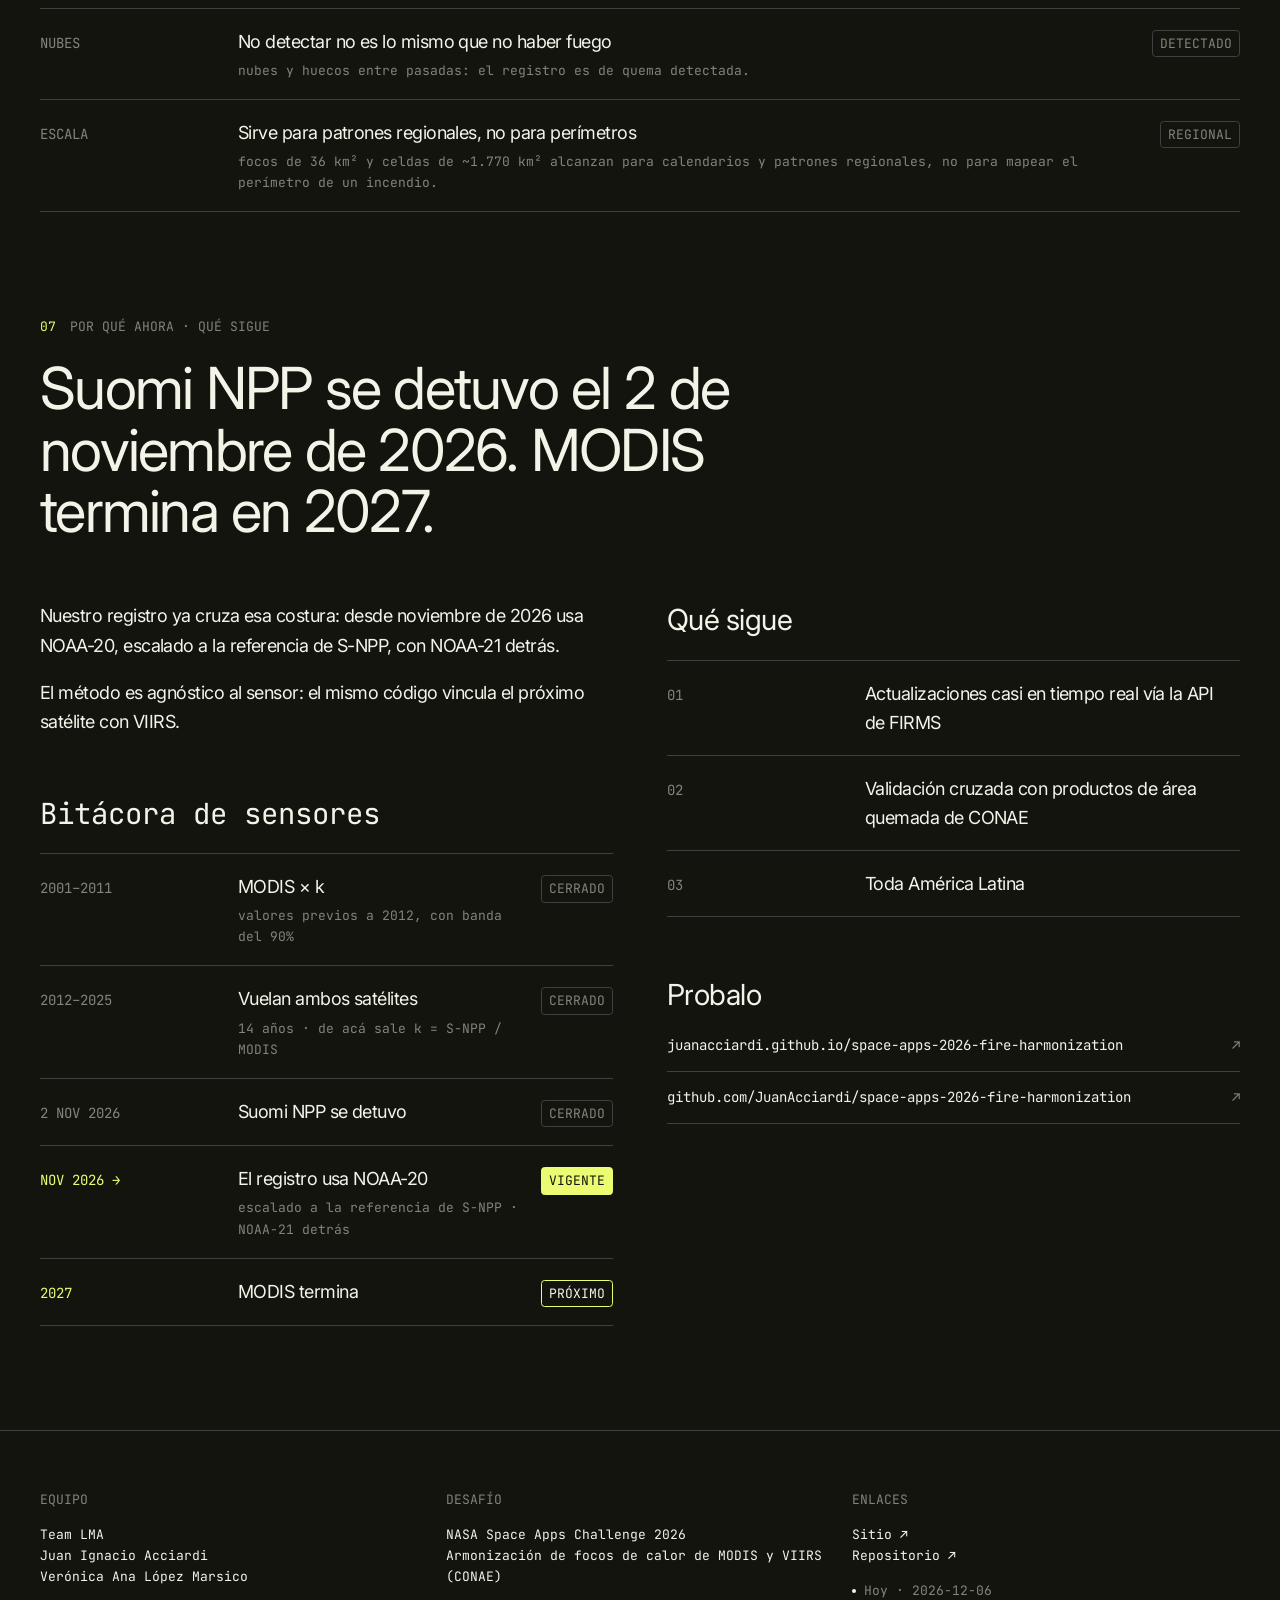
==== commit 08768f15: "Presentación HTML: más contenido (MODIS vs VIIRS, filtros, shrinkage, backtest, límites) Co-Authored" ====
--- a/docs/presentacion/burning-activity-calendar.html
+++ b/docs/presentacion/burning-activity-calendar.html
@@ -158,6 +158,25 @@
 .vtable th.k{color:var(--lime)}
 .vtable tr:hover td:first-child{color:var(--lime)}
 
+/* Bloques extra (mismo lenguaje) */
+.more{margin-top:86px}
+.more h3{margin-bottom:21px}
+.grid2 > .stat + .stat{margin-top:0}
+.vtable.stack td:first-child{font-size:14px}
+.trio{display:grid;grid-template-columns:repeat(3,1fr);gap:calc(var(--gap)*2)}
+.trio > div{border-top:1px solid var(--iron);padding-top:14px;min-width:0}
+.trio h4{font-family:var(--mono);font-weight:400;font-size:13px;letter-spacing:normal;text-transform:uppercase;color:var(--ash);margin-bottom:14px}
+.trio h4 b{font-weight:400;color:var(--lime);margin-right:8px}
+.trio .meta,.note{font-family:var(--mono);font-size:13px;line-height:1.45;letter-spacing:normal;color:var(--ash);margin-top:14px;max-width:62ch}
+.trio .stat{border-top:0;padding-top:0;margin-top:18px}
+.trio .stat .num{font-size:48px}
+.formula{font-family:var(--mono);font-weight:300;font-size:18px;line-height:1.8;letter-spacing:normal;border-top:1px solid var(--iron);border-bottom:1px solid var(--iron);padding:18px 0;overflow-wrap:anywhere}
+.formula .var{color:var(--lime)}
+.log.tight li{grid-template-columns:44px 1fr;padding:14px 0}
+.vtable.spec th{text-align:left}
+.vtable.spec td{font-size:14px;font-weight:400;text-align:left;line-height:1.45;vertical-align:top}
+.vtable.spec td:first-child{font-size:13px;text-transform:uppercase}
+
 /* Product */
 .product-shot{margin-top:59px}
 .product-shot img{width:100%;border:1px solid var(--iron)}
@@ -181,6 +200,7 @@
   .idx .lbl{display:none}
 }
 @media (max-width:900px){
+  .trio{grid-template-columns:1fr 1fr}
   :root{--t-display:56px;--ls-display:-1.68px;--t-heading:46px;--ls-heading:-1.38px;--section:86px}
   .hero .wrap{grid-template-columns:1fr;min-height:0}
   .hero figure{max-width:300px}
@@ -201,6 +221,17 @@
   .equation .eq{font-size:48px}
   .vtable th{font-size:11px;padding-left:8px}
   .vtable td{font-size:15px;padding-left:8px}
+  .trio{grid-template-columns:1fr}
+  .formula{font-size:14px}
+  /* tablas comparativas: cada fila pasa a ser un bloque */
+  .vtable.stack thead{display:none}
+  .vtable.stack,.vtable.stack tbody,.vtable.stack tr{display:block;width:100%}
+  .vtable.stack tr{border-bottom:1px solid var(--iron);padding:14px 0}
+  .vtable.stack td{display:grid;grid-template-columns:40% 1fr;gap:10px;border:0;padding:4px 0;text-align:left;font-size:15px}
+  .vtable.stack td::before{content:attr(data-l);font-size:12px;font-weight:400;text-transform:uppercase;color:var(--ash);padding-top:2px}
+  .vtable.stack td.k::before{color:var(--lime)}
+  .vtable.stack td:first-child{display:block;padding-bottom:8px;color:var(--bone);font-size:13px}
+  .vtable.stack td:first-child::before{content:none}
   footer .wrap{grid-template-columns:1fr}
 }
 </style>
@@ -217,7 +248,8 @@
         <li><a href="#paso2"><b>03</b><span class="lbl"> Paso 2</span></a></li>
         <li><a href="#paso3"><b>04</b><span class="lbl"> Paso 3</span></a></li>
         <li><a href="#producto"><b>05</b><span class="lbl"> Producto</span></a></li>
-        <li><a href="#ahora"><b>06</b><span class="lbl"> Por qué ahora</span></a></li>
+        <li><a href="#limites"><b>06</b><span class="lbl"> Límites</span></a></li>
+        <li><a href="#ahora"><b>07</b><span class="lbl"> Por qué ahora</span></a></li>
       </ul>
     </nav>
   </div>
@@ -268,7 +300,7 @@
       <div class="panel">
         <div class="ph">
           <h3>Dos satélites, un planeta, un salto falso en 2012</h3>
-          <p>VIIRS (píxeles de 375 m) ve incendios más chicos y menos calientes que MODIS (píxeles de 1 km). En Argentina registra alrededor de <strong>2,3×</strong> más focos de calor para la misma quema. Si se unen los dos registros de punta a punta, la actividad de fuego parece dar un salto el año en que llega VIIRS. Es el instrumento el que cambia, no el país.</p>
+          <p>VIIRS (píxeles de 375 m) ve incendios más chicos y menos calientes que MODIS (píxeles de 1 km). En Argentina registra alrededor de <strong>2×</strong> más focos de calor para la misma quema, entre 1,8× y 2,7× según el mes. Si se unen los dos registros de punta a punta, la actividad de fuego parece dar un salto el año en que llega VIIRS. Es el instrumento el que cambia, no el país.</p>
         </div>
         <div class="legend">
           <span><svg width="26" height="8" aria-hidden="true"><line x1="0" y1="4" x2="26" y2="4" stroke="#84837b" stroke-width="1.5"/><circle cx="13" cy="4" r="3" fill="#84837b"/></svg>Registro unido ingenuo (MODIS y después S-NPP)</span>
@@ -285,12 +317,27 @@
       </div>
 
       <div>
-        <p>VIIRS (375 m) ve incendios más chicos y menos calientes que MODIS (1 km): alrededor de <strong>2×</strong> los focos de calor para la misma quema.</p>
+        <p>VIIRS (375 m) ve incendios más chicos y menos calientes que MODIS (1 km): alrededor de <strong>2×</strong> los focos de calor para la misma quema, entre 1,8× y 2,7× según el mes.</p>
         <div style="margin-top:59px">
           <div class="stat"><div class="num">+50%</div><div class="lbl">registro unido ingenuo, 2013–15 vs 2009–11</div></div>
           <div class="stat"><div class="num hl">−26%</div><div class="lbl">nuestro registro armonizado (MODIS solo: −30%)</div></div>
         </div>
       </div>
+    </div>
+
+    <div class="more">
+      <h3>MODIS vs VIIRS</h3>
+      <table class="vtable spec stack">
+        <thead><tr><th></th><th>MODIS</th><th>VIIRS</th></tr></thead>
+        <tbody>
+          <tr><td>Satélites y años</td><td data-l="MODIS">Terra 2000– · Aqua 2002– · termina en 2027</td><td data-l="VIIRS">S-NPP 2012–nov 2026 · NOAA-20 2018– · NOAA-21 2023–</td></tr>
+          <tr><td>Píxel en nadir</td><td data-l="MODIS">1 km</td><td data-l="VIIRS">375 m</td></tr>
+          <tr><td>Pasadas (hora local)</td><td data-l="MODIS">10:30 / 22:30 (Terra) · 13:30 / 01:30 (Aqua)</td><td data-l="VIIRS">13:30 / 01:30</td></tr>
+          <tr><td>Sensibilidad</td><td data-l="MODIS">se le escapan los fuegos chicos y fríos</td><td data-l="VIIRS">detecta fuegos varias veces más chicos</td></tr>
+          <tr><td>Campo de confianza</td><td data-l="MODIS">0–100</td><td data-l="VIIRS">baja / nominal / alta</td></tr>
+        </tbody>
+      </table>
+      <p class="note">Para la misma quema, VIIRS ve más píxeles porque su grilla es más fina, y además más fuegos porque es más sensible.</p>
     </div>
   </div>
 </section>
@@ -323,6 +370,25 @@
         <div class="chips"><span class="tag">Celda H3 · 36 km²</span><span class="tag">Día local</span></div>
       </div>
     </div>
+
+    <div class="more trio">
+      <div>
+        <h4><b>A</b>Los datos</h4>
+        <div class="stat"><div class="num">6,5 M</div><div class="lbl">detecciones de NASA FIRMS, de 2001 al 14 nov 2026</div></div>
+        <p class="meta">Archivos anuales por país de FIRMS, más la API de FIRMS para 2026 y para NOAA-21.</p>
+      </div>
+      <div>
+        <h4><b>B</b>Qué se filtra</h4>
+        <p>Solo <strong>type = 0</strong>, fuego de vegetación presunto: quedan afuera volcanes, antorchas de gas y otras fuentes fijas.</p>
+        <p>Y confianza no baja: en MODIS, menos de 30 queda afuera.</p>
+        <p class="meta">Los datos casi en tiempo real no traen type: se toman como vegetación. Cubren solo los últimos ~3 meses.</p>
+      </div>
+      <div>
+        <h4><b>C</b>Qué se guarda</h4>
+        <p>Día local (UTC−3), FRP sumada por celda-día y separación día/noche.</p>
+        <p class="meta">Por grupo de sensores: MODIS (Terra + Aqua), S-NPP, NOAA-20 y NOAA-21.</p>
+      </div>
+    </div>
   </div>
 </section>
 
@@ -342,6 +408,40 @@
         <div class="stat" style="margin-top:59px"><div class="num">1,8 <span style="color:var(--lime)">→</span> 2,7</div><div class="lbl">k nacional, de enero a mayo</div></div>
         <p class="muted" style="margin-top:59px">Las celdas con poco fuego toman fuerza de su región y del país (shrinkage). Sin intercepto: cero fuego en MODIS sigue siendo cero. 2001–2011 = MODIS × k.</p>
         <div class="chips"><span class="tag">Shrinkage</span><span class="tag">Sin intercepto</span><span class="tag fill">2001–2011 = MODIS × k</span></div>
+      </div>
+    </div>
+
+    <div class="more">
+      <h3>Shrinkage jerárquico</h3>
+      <div class="formula" role="math" aria-label="k de la celda y el mes es V más tau uno por k de la región, sobre M más tau uno; k de la región es V más tau dos por k del país, sobre M más tau dos">
+        <div><span class="var">k(c,m)</span> = ( V(c,m) + τ₁ · k(r,m) ) / ( M(c,m) + τ₁ )</div>
+        <div><span class="var">k(r,m)</span> = ( V(r,m) + τ₂ · k(país,m) ) / ( M(r,m) + τ₂ )</div>
+      </div>
+      <div class="chips"><span class="tag">τ₁ = 30 · celda → región</span><span class="tag">τ₂ = 100 · región → país</span><span class="tag">V y M sumados 2012–2025</span><span class="tag fill">2.028 celdas</span></div>
+      <p style="margin-top:21px">V y M son los focos de S-NPP y de MODIS sumados en 2012–2025; r es la región padre. Una celda con poco fuego hereda el cociente de su región, y una región con poco fuego, el del país. Lo mismo se hace con la FRP.</p>
+    </div>
+
+    <div class="more trio">
+      <div>
+        <h4><b>A</b>Puente Terra-only · nov 2000 – jun 2002</h4>
+        <p>Antes de Aqua, MODIS solo veía las pasadas de mañana y de noche. Un factor (Terra + Aqua) / Terra por región y mes, aprendido en 2003–2011, sube esos meses al nivel Terra + Aqua antes de aplicar k.</p>
+        <div class="stat"><div class="num">1,8 <span style="color:var(--lime)">→</span> 4,3</div><div class="lbl">factor nacional, de diciembre–enero a junio</div></div>
+      </div>
+      <div>
+        <h4><b>B</b>Empalme NOAA-20 y NOAA-21</h4>
+        <p>El registro está en escala S-NPP. NOAA-20 se ata a S-NPP con un solo cociente de 2018–2025; NOAA-21, igual, con 2023–2025.</p>
+        <div class="stat"><div class="num">0,96</div><div class="lbl">NOAA-20 en focos · año a año, NOAA-20 / S-NPP da entre 1,00 y 1,10</div></div>
+        <p class="meta">NOAA-21: 0,95 en focos.</p>
+      </div>
+      <div>
+        <h4><b>C</b>De dónde sale cada valor</h4>
+        <ul class="log tight">
+          <li><span class="when">01</span><span class="what">S-NPP observado<span class="meta">feb 2012 – oct 2026</span></span></li>
+          <li><span class="when">02</span><span class="what">NOAA-20 × k₂₀</span></li>
+          <li><span class="when">03</span><span class="what">NOAA-21 × k₂₁</span></li>
+          <li><span class="when">04</span><span class="what">MODIS × puente × k</span></li>
+        </ul>
+        <p class="meta">En orden de preferencia: se usa el primero que haya.</p>
       </div>
     </div>
   </div>
@@ -373,6 +473,30 @@
         <div class="stat"><div class="num">0,74×</div><div class="lbl">cociente en la costura de 2012, armonizado (ingenuo 1,50×, control solo MODIS 0,70×)</div></div>
       </div>
     </div>
+
+    <div class="more">
+      <h3>Tres métodos, el mismo test</h3>
+      <table class="vtable stack">
+        <thead><tr><th>Nivel</th><th>MODIS crudo</th><th class="k">Cociente × k</th><th>LightGBM</th></tr></thead>
+        <tbody>
+          <tr><td>Total nacional, 4 años</td><td data-l="MODIS crudo">−52%</td><td class="k" data-l="Cociente × k">0,0%</td><td data-l="LightGBM">+1,7%</td></tr>
+          <tr><td>Total nacional, peor año</td><td data-l="MODIS crudo">−55% (2014)</td><td class="k" data-l="Cociente × k">−6% (2014)</td><td data-l="LightGBM">+8% (2014)</td></tr>
+          <tr><td>Celda × mes · error abs. ponderado</td><td data-l="MODIS crudo">61%</td><td class="k" data-l="Cociente × k">49%</td><td data-l="LightGBM">44%</td></tr>
+          <tr><td>Celda, total de 4 años · celdas ≥ 20 focos</td><td data-l="MODIS crudo">–</td><td class="k" data-l="Cociente × k">15%</td><td data-l="LightGBM">13%</td></tr>
+        </tbody>
+      </table>
+      <p class="note">LightGBM es una variante de control, no el registro principal: una regresión Poisson que predice S-NPP a partir de focos, detecciones, FRP, días con fuego, fracción nocturna, mes, latitud, longitud y la climatología MODIS de la celda. En la costura de 2012 da 0,78×. Se ajusta en 2016–2025 y se prueba en 2012–2015, igual que el cociente.</p>
+    </div>
+
+    <div class="more">
+      <h3>Cuánto confiar en cada número</h3>
+      <div class="grid2">
+        <div class="stat"><div class="num hl">±20%</div><div class="lbl">banda del 90% para una provincia-año de ~5.000 focos</div></div>
+        <div class="stat"><div class="num">0 → 2,3×</div><div class="lbl">banda del 90% para una celda-mes de 5 focos</div></div>
+      </div>
+      <p style="margin-top:29px">Para cada valor modelado —cualquier conjunto de celdas, cualquier mes o año— la app busca los percentiles 5 y 95 de observado / predicho en el backtest, entre agregados de tamaño parecido. Cuanto más grande el agregado, más angosta la banda.</p>
+      <p class="note">La banda aparece en el gráfico, en los recuadros y en el CSV.</p>
+    </div>
   </div>
 </section>
 
@@ -394,6 +518,47 @@
       <img src="[data-uri]" width="1400" height="781" alt="Captura del sitio Burning Activity Calendar con Corrientes seleccionada en 2022: mapa de celdas, 8.981 focos de calor, +9% respecto de lo normal, período crítico mayo–septiembre, serie anual y calendario mensual.">
       <figcaption>Captura del sitio · Corrientes 2022 · la interfaz del producto está en inglés</figcaption>
     </figure>
+
+    <div class="more grid2">
+      <div>
+        <h3>Qué responde la app</h3>
+        <ul class="log tight">
+          <li><span class="when">01</span><span class="what">Patrones anuales<span class="meta">focos por año por sensor y serie armonizada con banda del 90%</span></span></li>
+          <li><span class="when">02</span><span class="what">Calendario año × mes<span class="meta">mapa de calor armonizado, con un botón que muestra el registro ingenuo y su salto de 2012</span></span></li>
+          <li><span class="when">03</span><span class="what">Anomalía y ranking<span class="meta">el año elegido contra la mediana normal, puesto entre N años y anomalía en %</span></span></li>
+          <li><span class="when">04</span><span class="what">Período crítico<span class="meta">la racha más corta de meses que concentra la mayor parte del fuego</span></span></li>
+          <li><span class="when">05</span><span class="what">Calendario diario<span class="meta">día × año, para provincias y para todo el país</span></span></li>
+          <li><span class="when">06</span><span class="what">Capas del mapa<span class="meta">el factor k y la fuente de cada valor · tabla y descarga en CSV</span></span></li>
+        </ul>
+      </div>
+      <div>
+        <h3>Cómo está hecho</h3>
+        <p>Un pipeline en Python con DuckDB + H3 arma los datos; LightGBM corre la variante de control. El frente es estático: Leaflet, h3-js y Plotly leen arrays binarios compactos desde GitHub Pages, sin servidor.</p>
+        <div class="chips"><span class="tag">Python 3.11</span><span class="tag">DuckDB + H3</span><span class="tag">LightGBM</span><span class="tag">Leaflet</span><span class="tag">h3-js</span><span class="tag">Plotly</span><span class="tag fill">GitHub Pages</span></div>
+        <ul class="log tight" style="margin-top:29px">
+          <li><span class="when">→</span><span class="what">Una sola config<span class="meta">todo lo que puede inclinar un resultado vive en src/config.py</span></span></li>
+          <li><span class="when">→</span><span class="what">~10 min en una laptop<span class="meta">el pipeline entero vuelve a correr de punta a punta</span></span></li>
+          <li><span class="when">→</span><span class="what">URLs compartibles<span class="meta">el área elegida queda en el link</span></span></li>
+        </ul>
+      </div>
+    </div>
+  </div>
+</section>
+
+<!-- ============ LÍMITES ============ -->
+<section class="sec" id="limites">
+  <div class="wrap">
+    <div class="sec-head">
+      <div class="eyebrow"><b>06</b> Límites</div>
+      <h2>Lo que el registro no puede decir</h2>
+    </div>
+    <ul class="log">
+      <li><span class="when">Antes de 2012</span><span class="what">No había VIIRS antes de 2012<span class="meta">se asume que el cociente VIIRS/MODIS de cada lugar se mantuvo como en 2012–2025. El backtest muestra que fue estable en 2012–2025, no que valía en 2003.</span></span><span><span class="tag dim">Supuesto</span></span></li>
+      <li><span class="when">Días &lt; 2012</span><span class="what">Los días previos a 2012 son indicativos<span class="meta">son días MODIS escalados por el factor del mes de la provincia: respetan el total mensual, pero el patrón día a día es el que vio MODIS.</span></span><span><span class="tag dim">Indicativo</span></span></li>
+      <li><span class="when">FRP</span><span class="what">La FRP se armoniza peor que los conteos<span class="meta">la FRP de VIIRS 375 m por fuego da más baja que la de MODIS (k de FRP entre 0,6 y 1,0): comparar FRP a través de la costura es más débil.</span></span><span><span class="tag dim">Más débil</span></span></li>
+      <li><span class="when">Nubes</span><span class="what">No detectar no es lo mismo que no haber fuego<span class="meta">nubes y huecos entre pasadas: el registro es de quema detectada.</span></span><span><span class="tag dim">Detectado</span></span></li>
+      <li><span class="when">Escala</span><span class="what">Sirve para patrones regionales, no para perímetros<span class="meta">focos de 36 km² y celdas de ~1.770 km² alcanzan para calendarios y patrones regionales, no para mapear el perímetro de un incendio.</span></span><span><span class="tag dim">Regional</span></span></li>
+    </ul>
   </div>
 </section>
 
@@ -401,7 +566,7 @@
 <section class="sec" id="ahora">
   <div class="wrap">
     <div class="sec-head">
-      <div class="eyebrow"><b>06</b> Por qué ahora · qué sigue</div>
+      <div class="eyebrow"><b>07</b> Por qué ahora · qué sigue</div>
       <h2>Suomi NPP se detuvo el 2 de noviembre de 2026. MODIS termina en 2027.</h2>
     </div>
 
